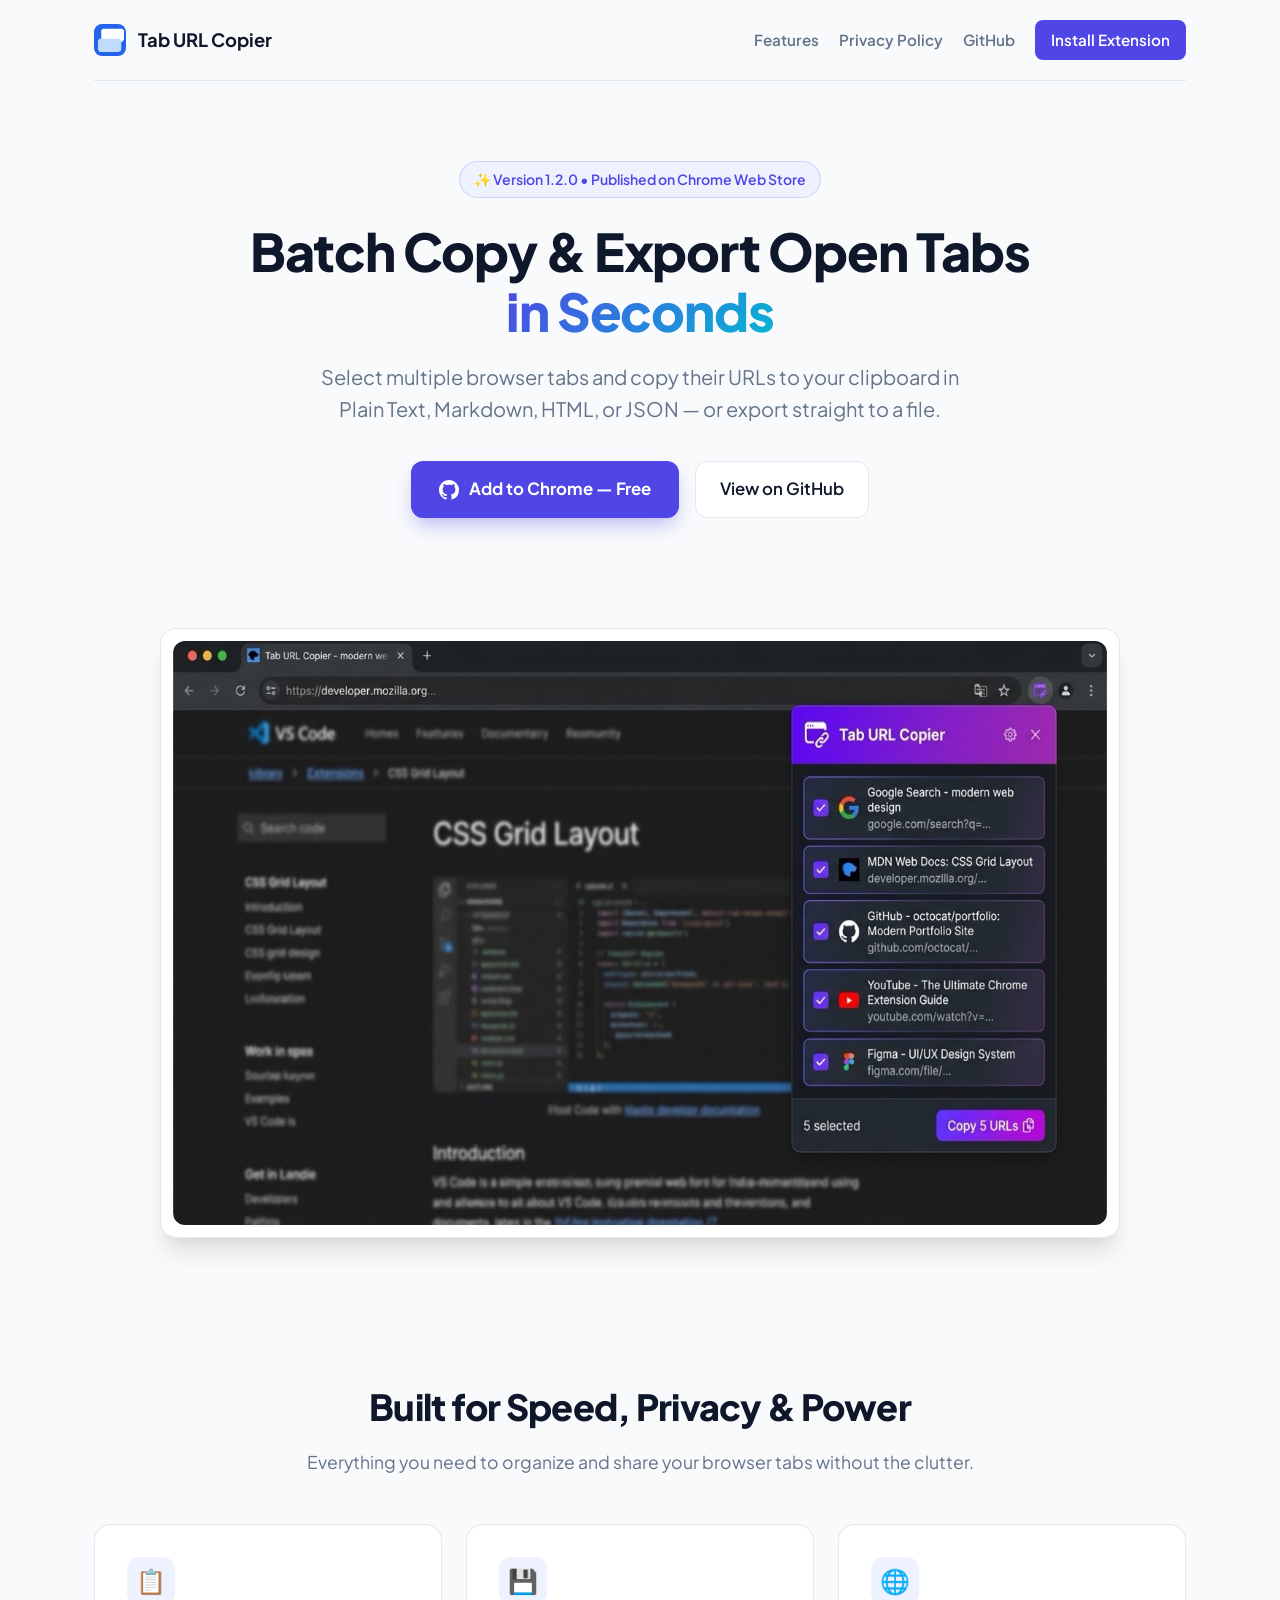
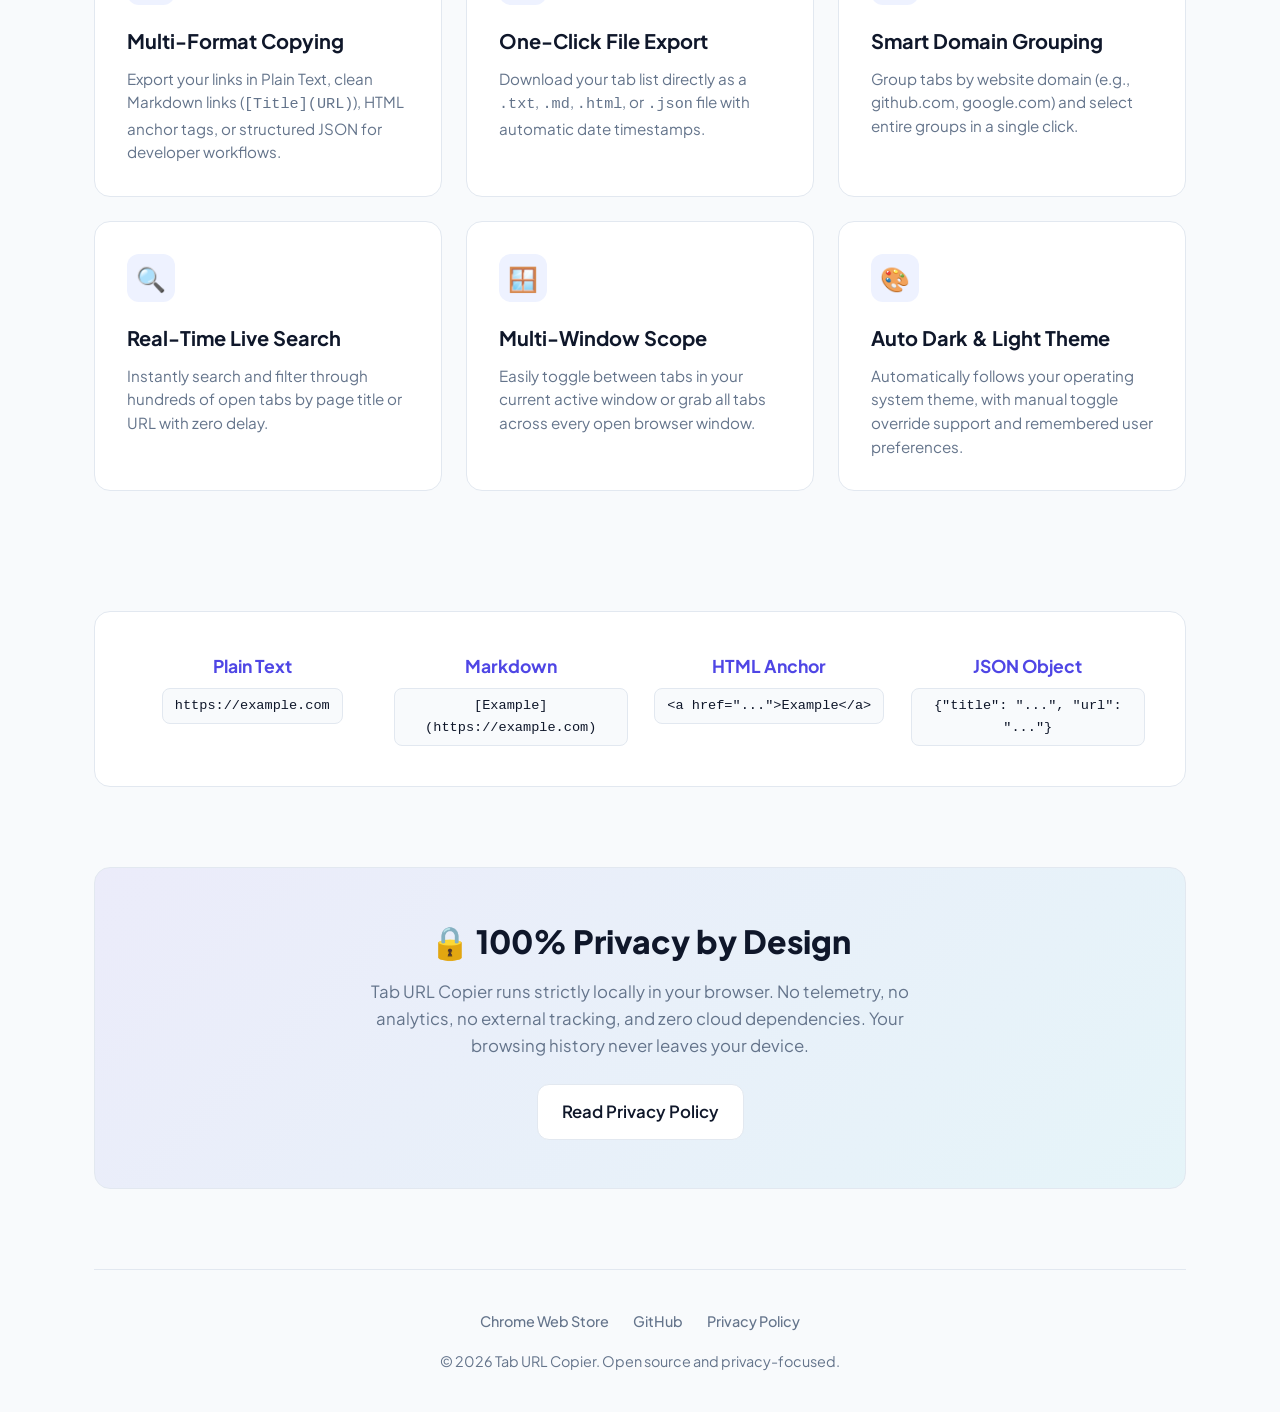
==== public/index.html @ e570a5dd "feat: Add landing page, privacy policy, static assets and wrangler config for Cloudflare" ====
<!DOCTYPE html>
<html lang="en">
<head>
  <meta charset="UTF-8" />
  <meta name="viewport" content="width=device-width, initial-scale=1.0" />
  <title>Tab URL Copier — Copy Multiple Chrome Tab URLs in One Click</title>
  <meta name="description" content="A lightweight, privacy-focused Chrome Extension to batch copy open tab URLs in Plain Text, Markdown, HTML, or JSON format." />
  <meta name="theme-color" content="#4f46e5" />
  <link rel="icon" type="image/png" href="assets/icon48.png" />

  <!-- Google Fonts -->
  <link rel="preconnect" href="https://fonts.googleapis.com" />
  <link rel="preconnect" href="https://fonts.gstatic.com" crossorigin />
  <link href="https://fonts.googleapis.com/css2?family=Plus+Jakarta+Sans:wght@400;500;600;700;800&display=swap" rel="stylesheet" />

  <style>
    :root {
      --primary: #4f46e5;
      --primary-hover: #4338ca;
      --primary-light: #eef2ff;
      --text-main: #0f172a;
      --text-muted: #64748b;
      --bg-page: #f8fafc;
      --bg-card: #ffffff;
      --border-color: #e2e8f0;
      --shadow-sm: 0 1px 2px 0 rgba(0, 0, 0, 0.05);
      --shadow-md: 0 4px 6px -1px rgba(0, 0, 0, 0.1), 0 2px 4px -1px rgba(0, 0, 0, 0.06);
      --shadow-xl: 0 20px 25px -5px rgba(0, 0, 0, 0.1), 0 10px 10px -5px rgba(0, 0, 0, 0.04);
      --radius-lg: 16px;
      --radius-md: 12px;
      --radius-sm: 8px;
    }

    @media (prefers-color-scheme: dark) {
      :root {
        --text-main: #f8fafc;
        --text-muted: #94a3b8;
        --bg-page: #0b0f19;
        --bg-card: #131b2e;
        --border-color: #1e293b;
        --primary-light: rgba(79, 70, 229, 0.15);
      }
    }

    * {
      box-sizing: border-box;
      margin: 0;
      padding: 0;
    }

    body {
      font-family: 'Plus Jakarta Sans', -apple-system, BlinkMacSystemFont, 'Segoe UI', Roboto, sans-serif;
      background-color: var(--bg-page);
      color: var(--text-main);
      line-height: 1.6;
      -webkit-font-smoothing: antialiased;
    }

    a {
      color: var(--primary);
      text-decoration: none;
    }

    .container {
      max-width: 1140px;
      margin: 0 auto;
      padding: 0 24px;
    }

    /* Navbar */
    .navbar {
      display: flex;
      align-items: center;
      justify-content: space-between;
      padding: 20px 0;
      border-bottom: 1px solid var(--border-color);
    }

    .brand {
      display: flex;
      align-items: center;
      gap: 12px;
      font-weight: 700;
      font-size: 1.15rem;
      color: var(--text-main);
    }

    .brand img {
      width: 32px;
      height: 32px;
      border-radius: 8px;
    }

    .nav-links {
      display: flex;
      align-items: center;
      gap: 20px;
    }

    .nav-links a {
      color: var(--text-muted);
      font-weight: 600;
      font-size: 0.95rem;
      transition: color 0.2s;
    }

    .nav-links a:hover {
      color: var(--primary);
    }

    .btn-nav {
      background: var(--primary);
      color: #fff !important;
      padding: 8px 16px;
      border-radius: var(--radius-sm);
      transition: background 0.2s;
    }

    .btn-nav:hover {
      background: var(--primary-hover);
    }

    /* Hero Section */
    .hero {
      padding: 80px 0 60px;
      text-align: center;
    }

    .badge {
      display: inline-flex;
      align-items: center;
      gap: 8px;
      background: var(--primary-light);
      color: var(--primary);
      padding: 6px 14px;
      border-radius: 9999px;
      font-size: 0.875rem;
      font-weight: 600;
      margin-bottom: 24px;
      border: 1px solid rgba(79, 70, 229, 0.2);
    }

    .hero h1 {
      font-size: 3.25rem;
      font-weight: 800;
      line-height: 1.15;
      letter-spacing: -0.02em;
      margin-bottom: 20px;
      max-width: 800px;
      margin-left: auto;
      margin-right: auto;
    }

    .hero h1 span {
      background: linear-gradient(135deg, #4f46e5 0%, #06b6d4 100%);
      -webkit-background-clip: text;
      -webkit-text-fill-color: transparent;
    }

    .hero p {
      font-size: 1.25rem;
      color: var(--text-muted);
      max-width: 640px;
      margin: 0 auto 36px;
    }

    .hero-actions {
      display: flex;
      justify-content: center;
      gap: 16px;
      flex-wrap: wrap;
    }

    .btn-primary {
      display: inline-flex;
      align-items: center;
      gap: 10px;
      background: var(--primary);
      color: #ffffff;
      padding: 14px 28px;
      border-radius: var(--radius-md);
      font-weight: 700;
      font-size: 1.05rem;
      box-shadow: 0 10px 20px -5px rgba(79, 70, 229, 0.4);
      transition: all 0.2s;
    }

    .btn-primary:hover {
      background: var(--primary-hover);
      transform: translateY(-2px);
      box-shadow: 0 14px 25px -5px rgba(79, 70, 229, 0.5);
    }

    .btn-secondary {
      display: inline-flex;
      align-items: center;
      gap: 8px;
      background: var(--bg-card);
      color: var(--text-main);
      border: 1px solid var(--border-color);
      padding: 14px 24px;
      border-radius: var(--radius-md);
      font-weight: 600;
      font-size: 1.05rem;
      transition: all 0.2s;
    }

    .btn-secondary:hover {
      background: var(--primary-light);
      border-color: var(--primary);
      transform: translateY(-2px);
    }

    /* Showcase Preview */
    .showcase {
      margin: 50px auto 80px;
      text-align: center;
    }

    .showcase-card {
      background: var(--bg-card);
      border: 1px solid var(--border-color);
      border-radius: var(--radius-lg);
      box-shadow: var(--shadow-xl);
      overflow: hidden;
      max-width: 960px;
      margin: 0 auto;
      padding: 12px;
    }

    .showcase-card img {
      width: 100%;
      height: auto;
      border-radius: var(--radius-md);
      display: block;
    }

    /* Features Grid */
    .features {
      padding: 60px 0 80px;
    }

    .section-title {
      text-align: center;
      margin-bottom: 48px;
    }

    .section-title h2 {
      font-size: 2.25rem;
      font-weight: 800;
      letter-spacing: -0.02em;
      margin-bottom: 12px;
    }

    .section-title p {
      color: var(--text-muted);
      font-size: 1.1rem;
    }

    .features-grid {
      display: grid;
      grid-template-columns: repeat(auto-fit, minmax(320px, 1fr));
      gap: 24px;
    }

    .feature-card {
      background: var(--bg-card);
      border: 1px solid var(--border-color);
      padding: 32px;
      border-radius: var(--radius-lg);
      transition: all 0.2s;
    }

    .feature-card:hover {
      transform: translateY(-4px);
      box-shadow: var(--shadow-md);
      border-color: rgba(79, 70, 229, 0.4);
    }

    .feature-icon {
      width: 48px;
      height: 48px;
      background: var(--primary-light);
      color: var(--primary);
      display: flex;
      align-items: center;
      justify-content: center;
      border-radius: var(--radius-md);
      font-size: 1.5rem;
      margin-bottom: 20px;
    }

    .feature-card h3 {
      font-size: 1.25rem;
      font-weight: 700;
      margin-bottom: 10px;
    }

    .feature-card p {
      color: var(--text-muted);
      font-size: 0.95rem;
      line-height: 1.55;
    }

    /* Formats Banner */
    .formats-banner {
      background: var(--bg-card);
      border: 1px solid var(--border-color);
      border-radius: var(--radius-lg);
      padding: 40px;
      margin: 40px 0 80px;
      display: grid;
      grid-template-columns: repeat(auto-fit, minmax(220px, 1fr));
      gap: 24px;
      text-align: center;
    }

    .format-item h4 {
      font-size: 1.1rem;
      font-weight: 700;
      color: var(--primary);
      margin-bottom: 8px;
    }

    .format-item code {
      display: inline-block;
      background: var(--bg-page);
      padding: 6px 12px;
      border-radius: var(--radius-sm);
      border: 1px solid var(--border-color);
      font-size: 0.85rem;
      color: var(--text-main);
    }

    /* Privacy Banner */
    .privacy-section {
      background: linear-gradient(135deg, rgba(79, 70, 229, 0.08) 0%, rgba(6, 182, 212, 0.08) 100%);
      border: 1px solid var(--border-color);
      border-radius: var(--radius-lg);
      padding: 48px;
      text-align: center;
      margin-bottom: 80px;
    }

    .privacy-section h2 {
      font-size: 2rem;
      font-weight: 800;
      margin-bottom: 12px;
    }

    .privacy-section p {
      color: var(--text-muted);
      max-width: 600px;
      margin: 0 auto 24px;
      font-size: 1.05rem;
    }

    /* Footer */
    footer {
      border-top: 1px solid var(--border-color);
      padding: 40px 0;
      text-align: center;
      color: var(--text-muted);
      font-size: 0.9rem;
    }

    .footer-links {
      display: flex;
      justify-content: center;
      gap: 24px;
      margin-bottom: 16px;
    }

    .footer-links a {
      color: var(--text-muted);
      font-weight: 500;
    }

    .footer-links a:hover {
      color: var(--primary);
    }
  </style>
</head>
<body>

  <div class="container">
    <nav class="navbar">
      <div class="brand">
        <img src="assets/icon48.png" alt="Tab URL Copier Logo" />
        <span>Tab URL Copier</span>
      </div>
      <div class="nav-links">
        <a href="#features">Features</a>
        <a href="privacy.html">Privacy Policy</a>
        <a href="https://github.com/saadkhan955/tab-url-copier" target="_blank" rel="noopener">GitHub</a>
        <a href="https://chromewebstore.google.com/detail/tab-url-copier/nbnehobinolaclgihaobabohgghfdlmg" target="_blank" rel="noopener" class="btn-nav">Install Extension</a>
      </div>
    </nav>

    <header class="hero">
      <div class="badge">
        ✨ Version 1.2.0 • Published on Chrome Web Store
      </div>
      <h1>Batch Copy & Export Open Tabs <span>in Seconds</span></h1>
      <p>
        Select multiple browser tabs and copy their URLs to your clipboard in Plain Text, Markdown, HTML, or JSON — or export straight to a file.
      </p>
      <div class="hero-actions">
        <a href="https://chromewebstore.google.com/detail/tab-url-copier/nbnehobinolaclgihaobabohgghfdlmg" target="_blank" rel="noopener" class="btn-primary">
          <svg width="20" height="20" viewBox="0 0 24 24" fill="currentColor">
            <path d="M12 0C5.37 0 0 5.37 0 12c0 5.31 3.435 9.795 8.205 11.385.6.105.825-.255.825-.57 0-.285-.015-1.23-.015-2.235-3.015.555-3.795-.735-4.035-1.41-.135-.345-.72-1.41-1.23-1.695-.42-.225-1.02-.78-.015-.795.945-.015 1.62.87 1.845 1.23 1.08 1.815 2.805 1.305 3.495.99.105-.78.42-1.305.765-1.605-2.67-.3-5.46-1.335-5.46-5.925 0-1.305.465-2.385 1.23-3.225-.12-.3-.54-1.53.12-3.18 0 0 1.005-.315 3.3 1.23.96-.27 1.98-.405 3-.405s2.04.135 3 .405c2.295-1.56 3.3-1.23 3.3-1.23.66 1.65.24 2.88.12 3.18.765.84 1.23 1.905 1.23 3.225 0 4.605-2.805 5.625-5.475 5.925.435.375.81 1.095.81 2.22 0 1.605-.015 2.895-.015 3.3 0 .315.225.69.825.57A12.02 12.02 0 0024 12c0-6.63-5.37-12-12-12z" />
          </svg>
          Add to Chrome — Free
        </a>
        <a href="https://github.com/saadkhan955/tab-url-copier" target="_blank" rel="noopener" class="btn-secondary">
          View on GitHub
        </a>
      </div>
    </header>

    <div class="showcase">
      <div class="showcase-card">
        <img src="assets/screenshot_dark.jpg" alt="Tab URL Copier Dark Mode Interface" />
      </div>
    </div>

    <section id="features" class="features">
      <div class="section-title">
        <h2>Built for Speed, Privacy & Power</h2>
        <p>Everything you need to organize and share your browser tabs without the clutter.</p>
      </div>

      <div class="features-grid">
        <div class="feature-card">
          <div class="feature-icon">📋</div>
          <h3>Multi-Format Copying</h3>
          <p>Export your links in Plain Text, clean Markdown links (<code>[Title](URL)</code>), HTML anchor tags, or structured JSON for developer workflows.</p>
        </div>

        <div class="feature-card">
          <div class="feature-icon">💾</div>
          <h3>One-Click File Export</h3>
          <p>Download your tab list directly as a <code>.txt</code>, <code>.md</code>, <code>.html</code>, or <code>.json</code> file with automatic date timestamps.</p>
        </div>

        <div class="feature-card">
          <div class="feature-icon">🌐</div>
          <h3>Smart Domain Grouping</h3>
          <p>Group tabs by website domain (e.g., github.com, google.com) and select entire groups in a single click.</p>
        </div>

        <div class="feature-card">
          <div class="feature-icon">🔍</div>
          <h3>Real-Time Live Search</h3>
          <p>Instantly search and filter through hundreds of open tabs by page title or URL with zero delay.</p>
        </div>

        <div class="feature-card">
          <div class="feature-icon">🪟</div>
          <h3>Multi-Window Scope</h3>
          <p>Easily toggle between tabs in your current active window or grab all tabs across every open browser window.</p>
        </div>

        <div class="feature-card">
          <div class="feature-icon">🎨</div>
          <h3>Auto Dark & Light Theme</h3>
          <p>Automatically follows your operating system theme, with manual toggle override support and remembered user preferences.</p>
        </div>
      </div>
    </section>

    <div class="formats-banner">
      <div class="format-item">
        <h4>Plain Text</h4>
        <code>https://example.com</code>
      </div>
      <div class="format-item">
        <h4>Markdown</h4>
        <code>[Example](https://example.com)</code>
      </div>
      <div class="format-item">
        <h4>HTML Anchor</h4>
        <code>&lt;a href="..."&gt;Example&lt;/a&gt;</code>
      </div>
      <div class="format-item">
        <h4>JSON Object</h4>
        <code>{"title": "...", "url": "..."}</code>
      </div>
    </div>

    <section class="privacy-section">
      <h2>🔒 100% Privacy by Design</h2>
      <p>
        Tab URL Copier runs strictly locally in your browser. No telemetry, no analytics, no external tracking, and zero cloud dependencies. Your browsing history never leaves your device.
      </p>
      <a href="privacy.html" class="btn-secondary">Read Privacy Policy</a>
    </section>

    <footer>
      <div class="footer-links">
        <a href="https://chromewebstore.google.com/detail/tab-url-copier/nbnehobinolaclgihaobabohgghfdlmg" target="_blank" rel="noopener">Chrome Web Store</a>
        <a href="https://github.com/saadkhan955/tab-url-copier" target="_blank" rel="noopener">GitHub</a>
        <a href="privacy.html">Privacy Policy</a>
      </div>
      <p>© 2026 Tab URL Copier. Open source and privacy-focused.</p>
    </footer>
  </div>

</body>
</html>
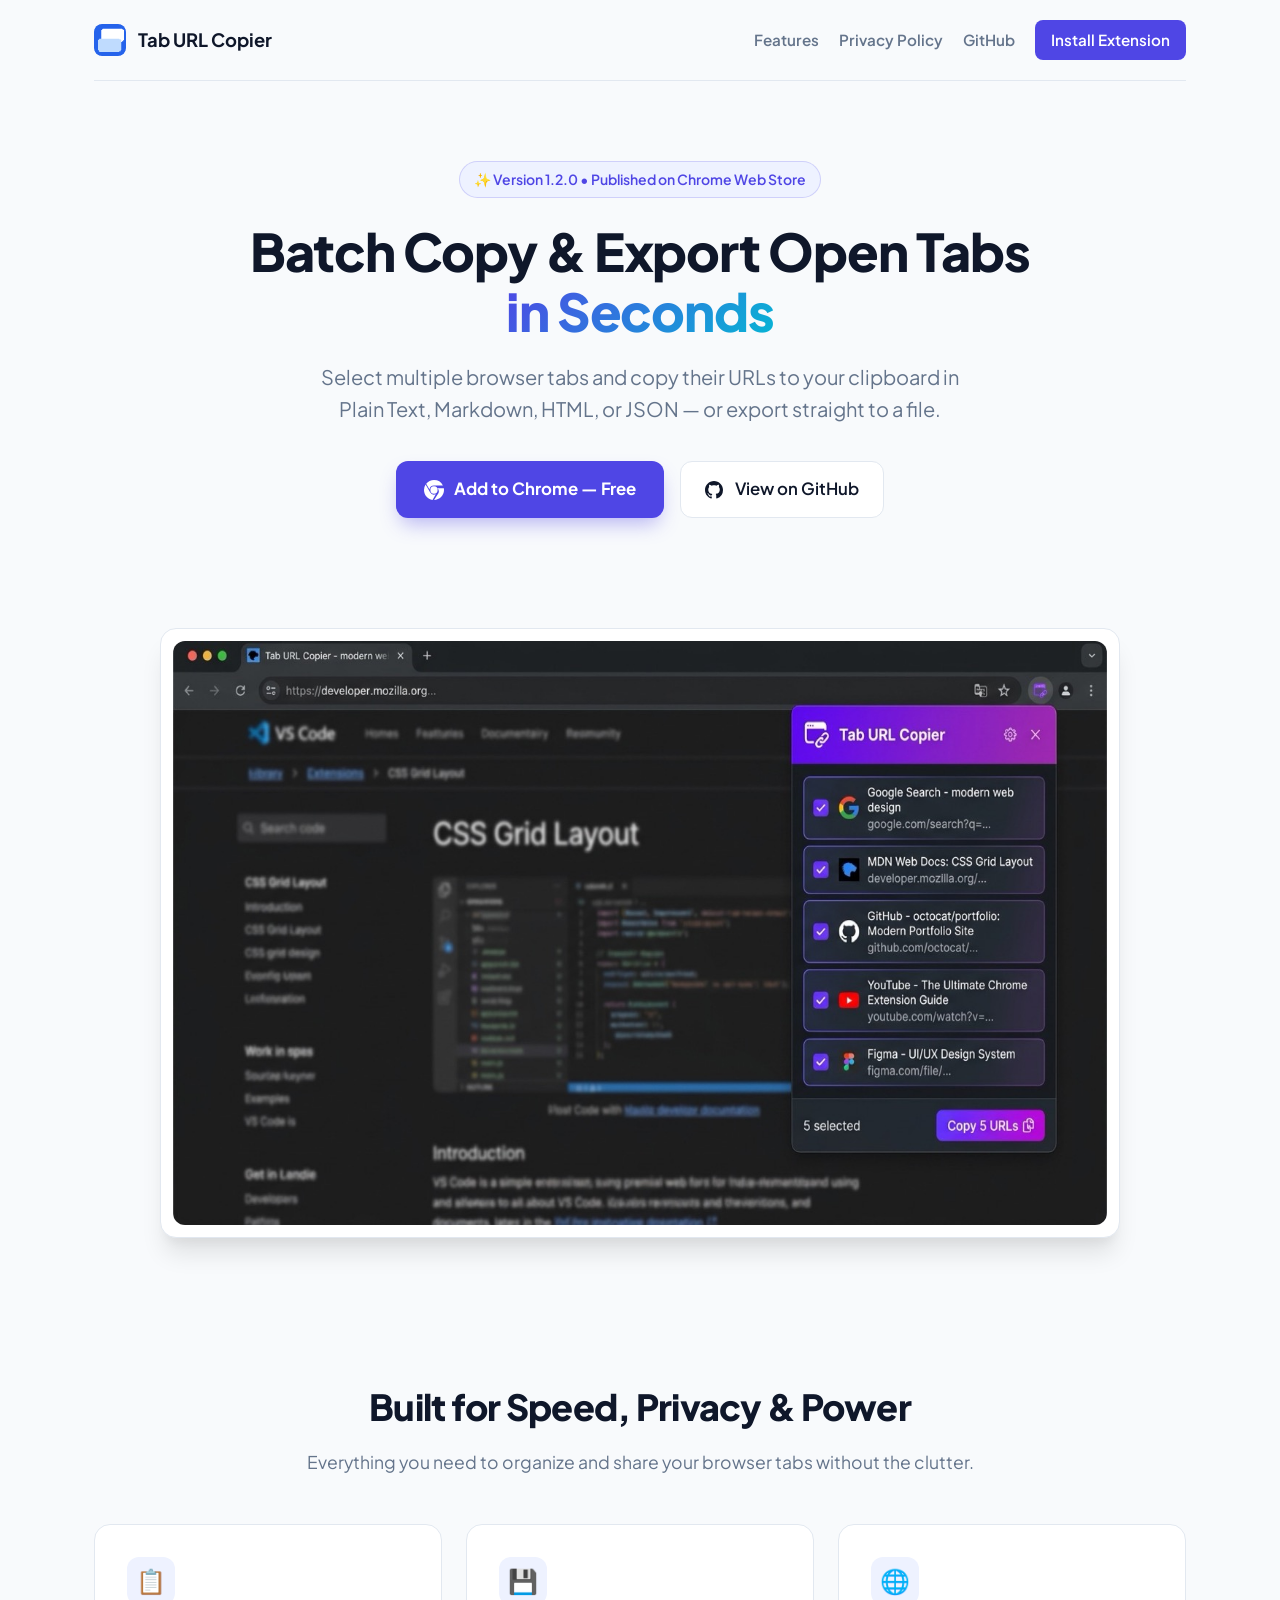
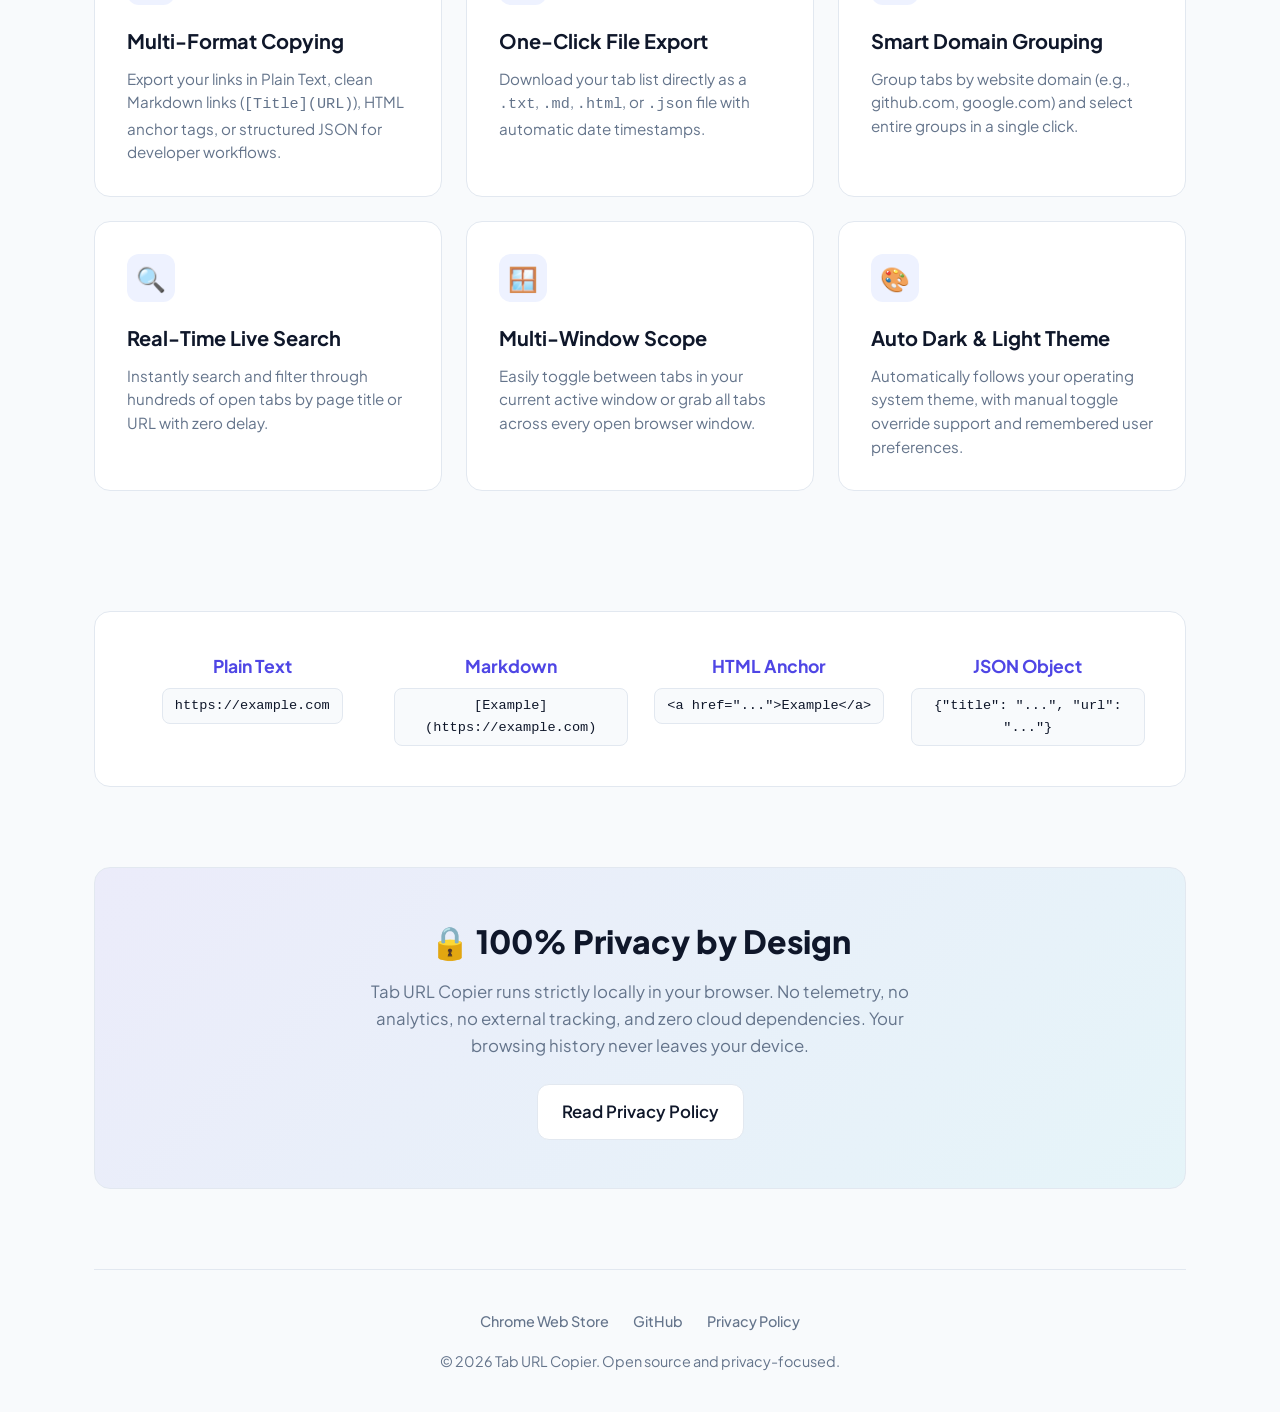
==== commit 46078e0b: "Replace GitHub icon with official Chrome icon on Add to Chrome button" ====
--- a/public/index.html
+++ b/public/index.html
@@ -5,6 +5,22 @@
   <meta name="viewport" content="width=device-width, initial-scale=1.0" />
   <title>Tab URL Copier — Copy Multiple Chrome Tab URLs in One Click</title>
   <meta name="description" content="A lightweight, privacy-focused Chrome Extension to batch copy open tab URLs in Plain Text, Markdown, HTML, or JSON format." />
+  <link rel="canonical" href="https://tuc.khansaad.dev/" />
+
+  <!-- Open Graph / Facebook -->
+  <meta property="og:type" content="website" />
+  <meta property="og:url" content="https://tuc.khansaad.dev/" />
+  <meta property="og:title" content="Tab URL Copier — Copy Multiple Chrome Tab URLs in One Click" />
+  <meta property="og:description" content="A lightweight, privacy-focused Chrome Extension to batch copy open tab URLs in Plain Text, Markdown, HTML, or JSON format." />
+  <meta property="og:image" content="https://tuc.khansaad.dev/assets/marquee_promo_tile.png" />
+
+  <!-- Twitter -->
+  <meta property="twitter:card" content="summary_large_image" />
+  <meta property="twitter:url" content="https://tuc.khansaad.dev/" />
+  <meta property="twitter:title" content="Tab URL Copier — Copy Multiple Chrome Tab URLs in One Click" />
+  <meta property="twitter:description" content="A lightweight, privacy-focused Chrome Extension to batch copy open tab URLs in Plain Text, Markdown, HTML, or JSON format." />
+  <meta property="twitter:image" content="https://tuc.khansaad.dev/assets/marquee_promo_tile.png" />
+
   <meta name="theme-color" content="#4f46e5" />
   <link rel="icon" type="image/png" href="assets/icon48.png" />
 
@@ -408,11 +424,14 @@
       <div class="hero-actions">
         <a href="https://chromewebstore.google.com/detail/tab-url-copier/nbnehobinolaclgihaobabohgghfdlmg" target="_blank" rel="noopener" class="btn-primary">
           <svg width="20" height="20" viewBox="0 0 24 24" fill="currentColor">
-            <path d="M12 0C5.37 0 0 5.37 0 12c0 5.31 3.435 9.795 8.205 11.385.6.105.825-.255.825-.57 0-.285-.015-1.23-.015-2.235-3.015.555-3.795-.735-4.035-1.41-.135-.345-.72-1.41-1.23-1.695-.42-.225-1.02-.78-.015-.795.945-.015 1.62.87 1.845 1.23 1.08 1.815 2.805 1.305 3.495.99.105-.78.42-1.305.765-1.605-2.67-.3-5.46-1.335-5.46-5.925 0-1.305.465-2.385 1.23-3.225-.12-.3-.54-1.53.12-3.18 0 0 1.005-.315 3.3 1.23.96-.27 1.98-.405 3-.405s2.04.135 3 .405c2.295-1.56 3.3-1.23 3.3-1.23.66 1.65.24 2.88.12 3.18.765.84 1.23 1.905 1.23 3.225 0 4.605-2.805 5.625-5.475 5.925.435.375.81 1.095.81 2.22 0 1.605-.015 2.895-.015 3.3 0 .315.225.69.825.57A12.02 12.02 0 0024 12c0-6.63-5.37-12-12-12z" />
+            <path d="M12 0C8.21 0 4.831 1.757 2.632 4.501l3.953 6.848A5.454 5.454 0 0 1 12 6.545h10.691A12 12 0 0 0 12 0zM1.931 5.47A11.943 11.943 0 0 0 0 12c0 6.012 4.42 10.991 10.189 11.864l3.953-6.847a5.45 5.45 0 0 1-6.865-2.29l-5.346-9.257zm13.916 3.984a5.455 5.455 0 0 1 1.608 6.001L12.102 24h.023c6.545 0 11.875-5.33 11.875-11.875 0-.726-.065-1.436-.188-2.125h-7.965zM12 7.636a4.364 4.364 0 1 0 0 8.728 4.364 4.364 0 0 0 0-8.728z" />
           </svg>
           Add to Chrome — Free
         </a>
         <a href="https://github.com/saadkhan955/tab-url-copier" target="_blank" rel="noopener" class="btn-secondary">
+          <svg width="18" height="18" viewBox="0 0 24 24" fill="currentColor" style="vertical-align: -3px; margin-right: 4px;">
+            <path d="M12 0C5.37 0 0 5.37 0 12c0 5.31 3.435 9.795 8.205 11.385.6.105.825-.255.825-.57 0-.285-.015-1.23-.015-2.235-3.015.555-3.795-.735-4.035-1.41-.135-.345-.72-1.41-1.23-1.695-.42-.225-1.02-.78-.015-.795.945-.015 1.62.87 1.845 1.23 1.08 1.815 2.805 1.305 3.495.99.105-.78.42-1.305.765-1.605-2.67-.3-5.46-1.335-5.46-5.925 0-1.305.465-2.385 1.23-3.225-.12-.3-.54-1.53.12-3.18 0 0 1.005-.315 3.3 1.23.96-.27 1.98-.405 3-.405s2.04.135 3 .405c2.295-1.56 3.3-1.23 3.3-1.23.66 1.65.24 2.88.12 3.18.765.84 1.23 1.905 1.23 3.225 0 4.605-2.805 5.625-5.475 5.925.435.375.81 1.095.81 2.22 0 1.605-.015 2.895-.015 3.3 0 .315.225.69.825.57A12.02 12.02 0 0024 12c0-6.63-5.37-12-12-12z" />
+          </svg>
           View on GitHub
         </a>
       </div>
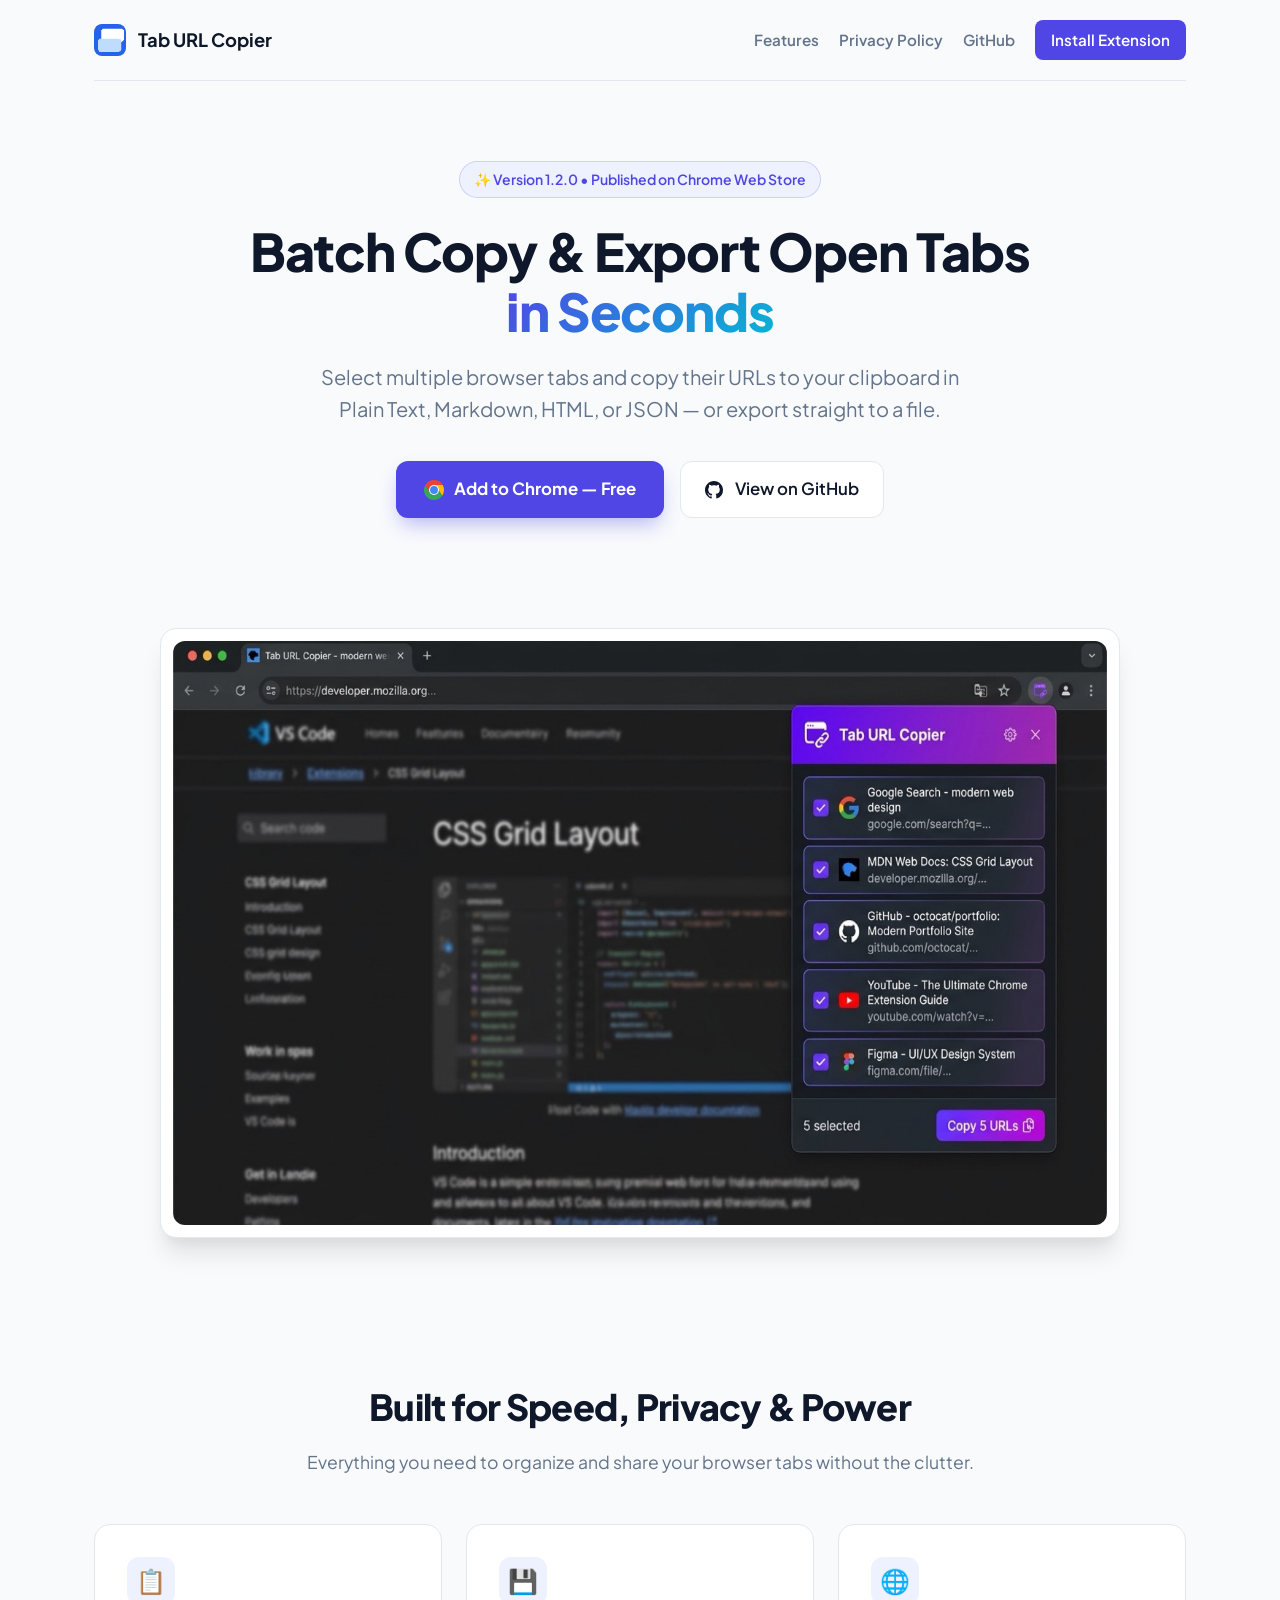
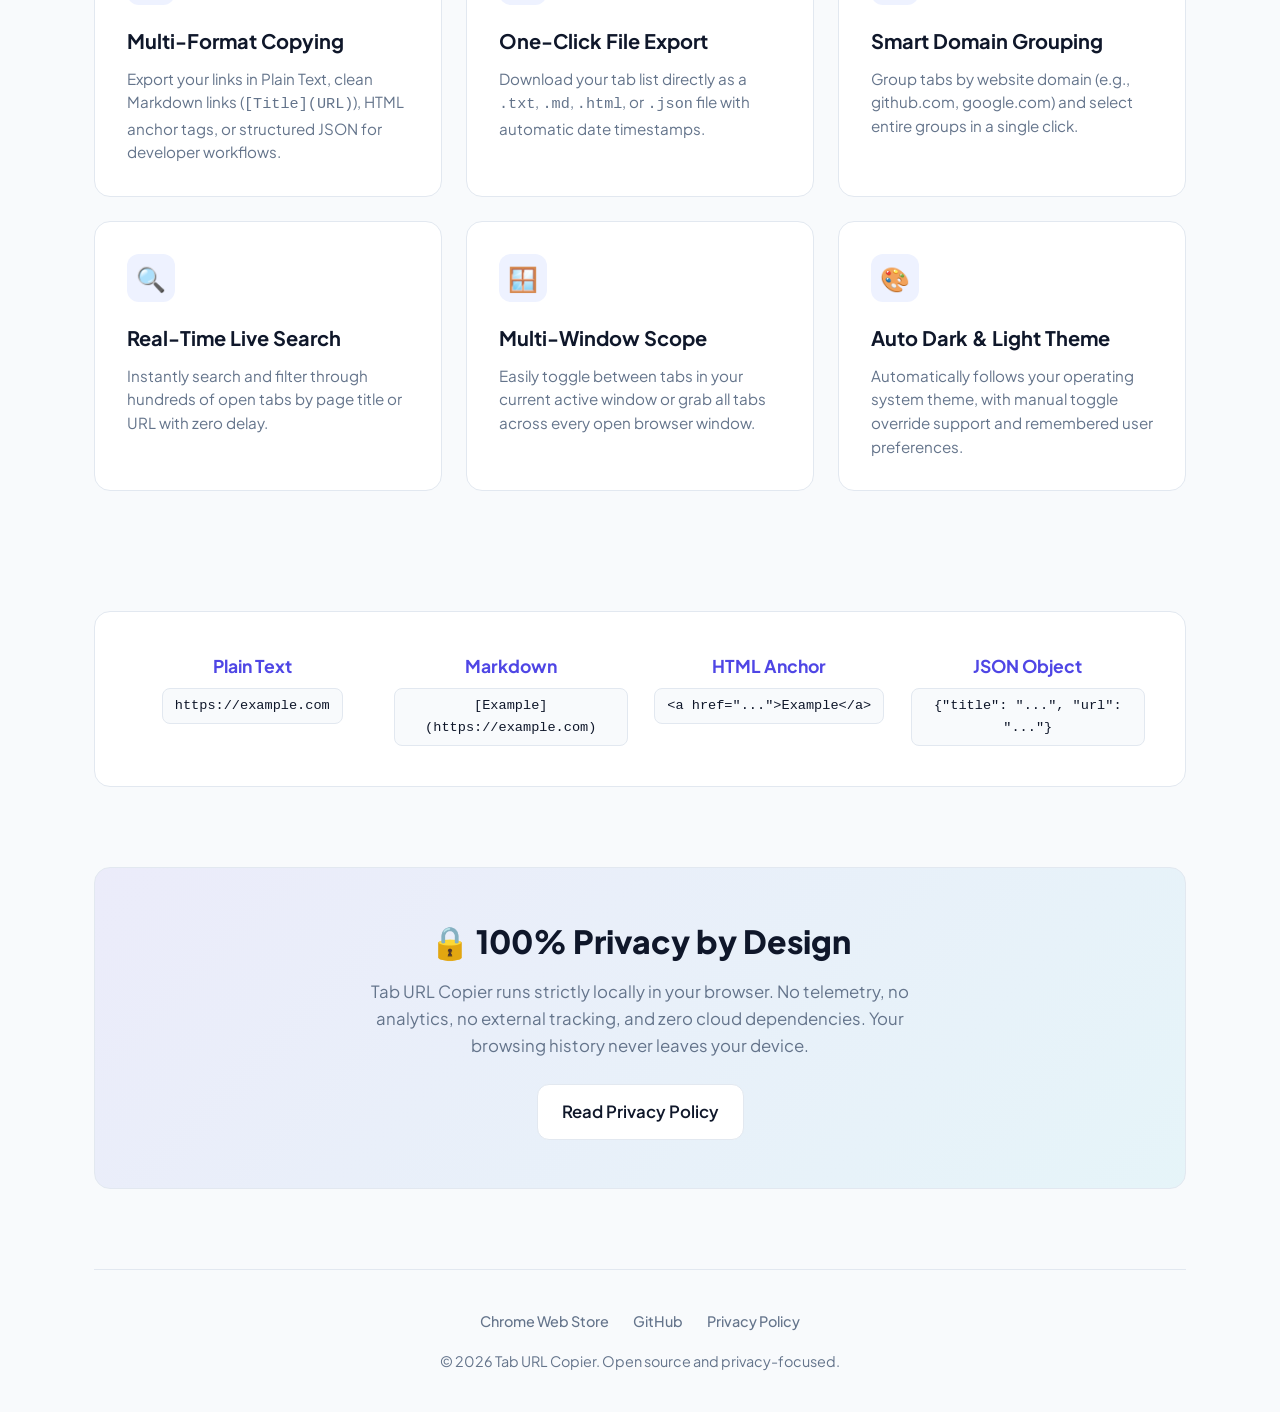
==== commit 5ce3cd91: "Update to authentic official Google Chrome multi-color brand icon" ====
--- a/public/index.html
+++ b/public/index.html
@@ -423,8 +423,12 @@
       </p>
       <div class="hero-actions">
         <a href="https://chromewebstore.google.com/detail/tab-url-copier/nbnehobinolaclgihaobabohgghfdlmg" target="_blank" rel="noopener" class="btn-primary">
-          <svg width="20" height="20" viewBox="0 0 24 24" fill="currentColor">
-            <path d="M12 0C8.21 0 4.831 1.757 2.632 4.501l3.953 6.848A5.454 5.454 0 0 1 12 6.545h10.691A12 12 0 0 0 12 0zM1.931 5.47A11.943 11.943 0 0 0 0 12c0 6.012 4.42 10.991 10.189 11.864l3.953-6.847a5.45 5.45 0 0 1-6.865-2.29l-5.346-9.257zm13.916 3.984a5.455 5.455 0 0 1 1.608 6.001L12.102 24h.023c6.545 0 11.875-5.33 11.875-11.875 0-.726-.065-1.436-.188-2.125h-7.965zM12 7.636a4.364 4.364 0 1 0 0 8.728 4.364 4.364 0 0 0 0-8.728z" />
+          <svg width="20" height="20" viewBox="0 0 24 24" fill="none">
+            <path d="M12 0C7.58 0 3.74 2.39 1.71 5.92l5.17 8.97A6 6 0 0 1 12 6h10.83A12 12 0 0 0 12 0z" fill="#EA4335" />
+            <path d="M1.71 5.92A12 12 0 0 0 12 24c4.12 0 7.73-2.07 9.88-5.24l-5.18-8.96A6 6 0 0 1 6.88 14.89L1.71 5.92z" fill="#34A853" />
+            <path d="M22.83 6H12a6 6 0 0 1 4.7 3.8l5.18 8.96A12 12 0 0 0 24 12c0-2.19-.58-4.23-1.6-6z" fill="#FBBC05" />
+            <circle cx="12" cy="12" r="6" fill="#FFFFFF" />
+            <circle cx="12" cy="12" r="4.75" fill="#4285F4" />
           </svg>
           Add to Chrome — Free
         </a>
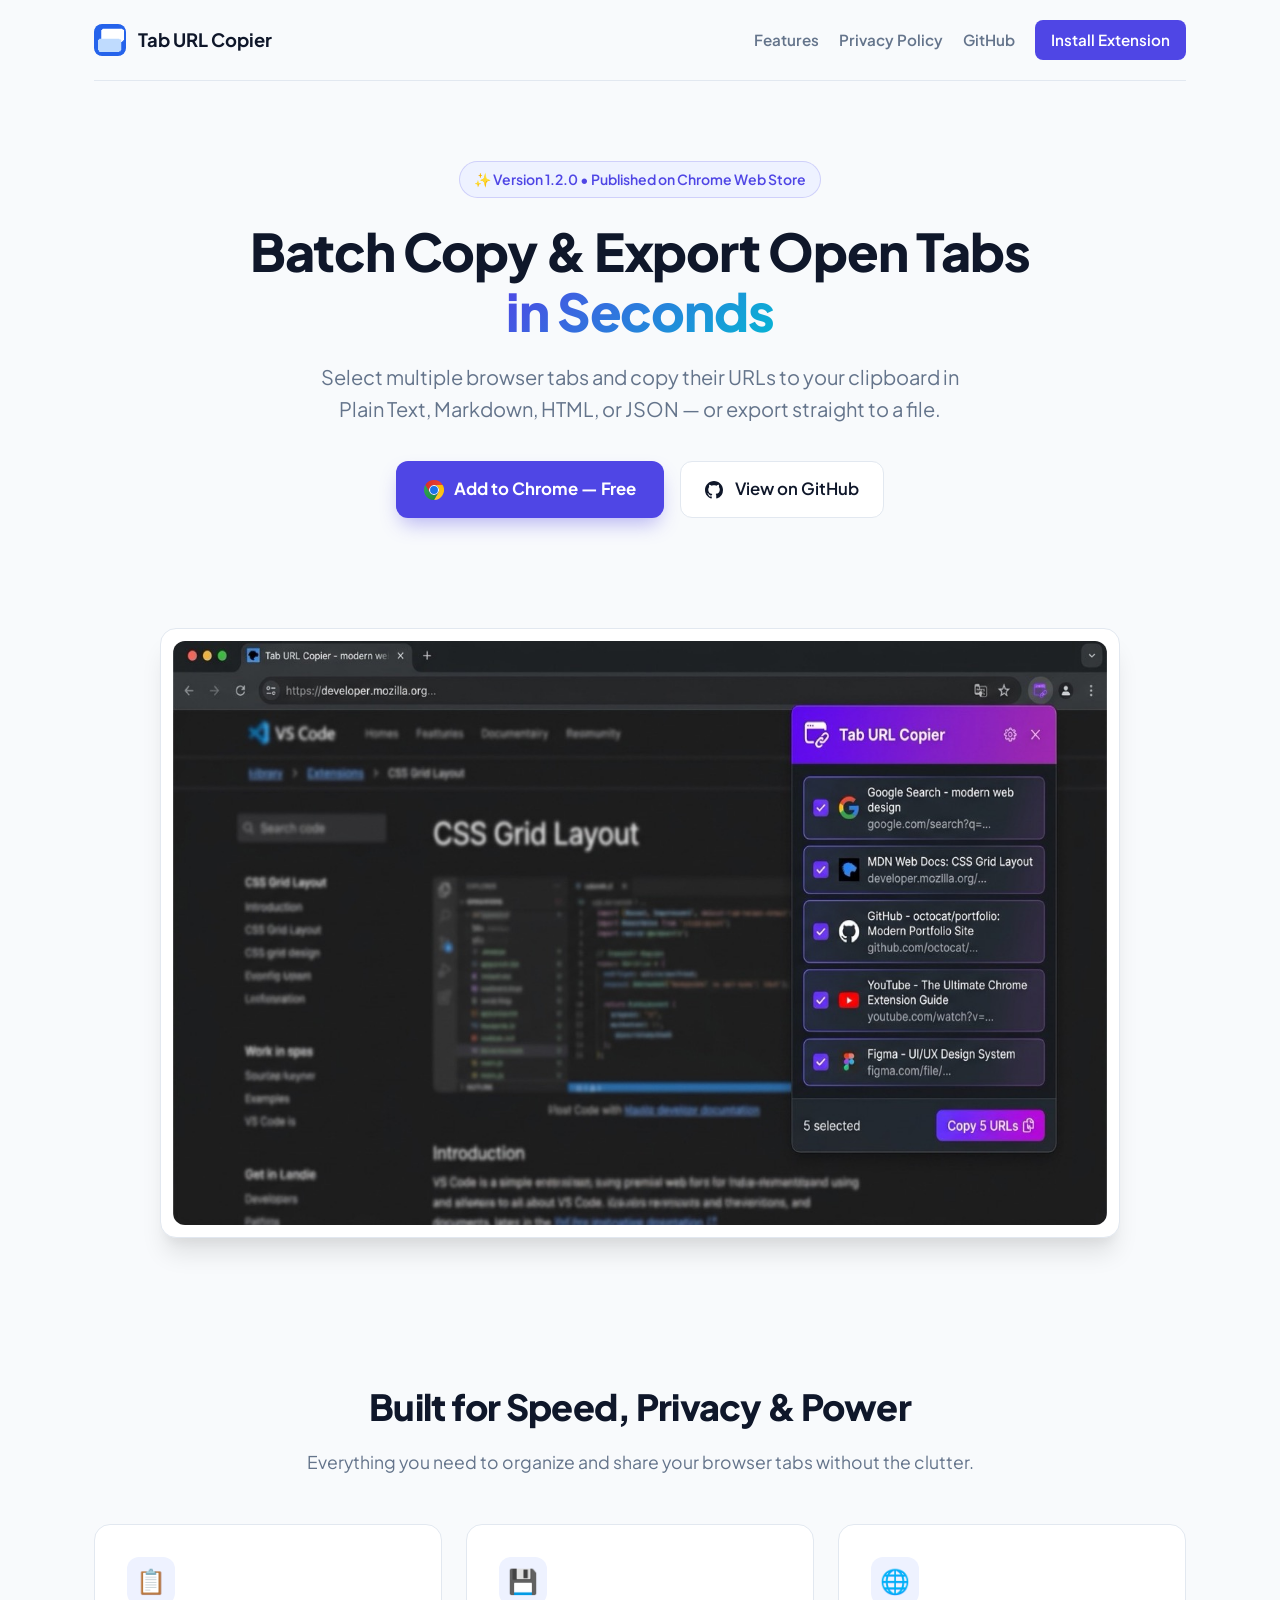
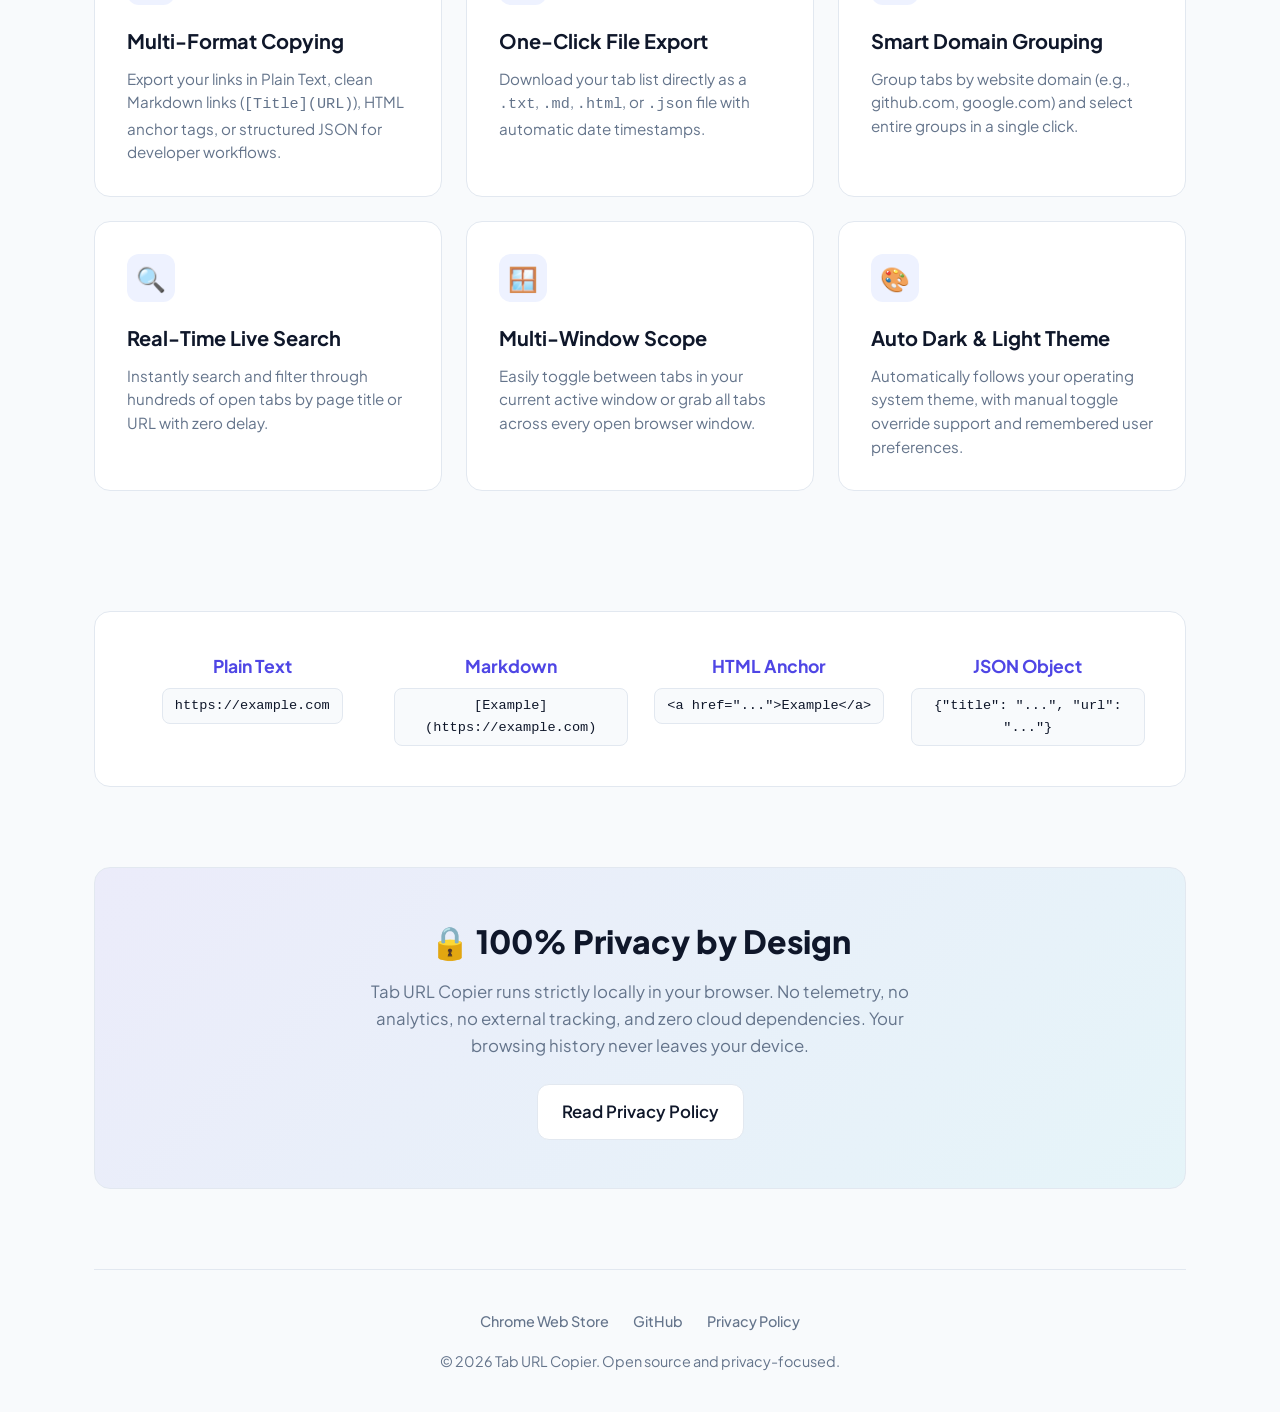
==== commit 26877df7: "Update Add to Chrome button to official February 2022 Chrome vector" ====
--- a/public/index.html
+++ b/public/index.html
@@ -423,12 +423,26 @@
       </p>
       <div class="hero-actions">
         <a href="https://chromewebstore.google.com/detail/tab-url-copier/nbnehobinolaclgihaobabohgghfdlmg" target="_blank" rel="noopener" class="btn-primary">
-          <svg width="20" height="20" viewBox="0 0 24 24" fill="none">
-            <path d="M12 0C7.58 0 3.74 2.39 1.71 5.92l5.17 8.97A6 6 0 0 1 12 6h10.83A12 12 0 0 0 12 0z" fill="#EA4335" />
-            <path d="M1.71 5.92A12 12 0 0 0 12 24c4.12 0 7.73-2.07 9.88-5.24l-5.18-8.96A6 6 0 0 1 6.88 14.89L1.71 5.92z" fill="#34A853" />
-            <path d="M22.83 6H12a6 6 0 0 1 4.7 3.8l5.18 8.96A12 12 0 0 0 24 12c0-2.19-.58-4.23-1.6-6z" fill="#FBBC05" />
-            <circle cx="12" cy="12" r="6" fill="#FFFFFF" />
-            <circle cx="12" cy="12" r="4.75" fill="#4285F4" />
+          <svg width="20" height="20" viewBox="0 0 48 48">
+            <defs>
+              <linearGradient id="chrome-red" x1="3.2173" y1="15" x2="44.7812" y2="15" gradientUnits="userSpaceOnUse">
+                <stop offset="0" stop-color="#d93025" />
+                <stop offset="1" stop-color="#ea4335" />
+              </linearGradient>
+              <linearGradient id="chrome-yellow" x1="20.7219" y1="47.6791" x2="41.5039" y2="11.6837" gradientUnits="userSpaceOnUse">
+                <stop offset="0" stop-color="#fcc934" />
+                <stop offset="1" stop-color="#fbbc04" />
+              </linearGradient>
+              <linearGradient id="chrome-green" x1="26.5981" y1="46.5015" x2="5.8161" y2="10.506" gradientUnits="userSpaceOnUse">
+                <stop offset="0" stop-color="#1e8e3e" />
+                <stop offset="1" stop-color="#34a853" />
+              </linearGradient>
+            </defs>
+            <circle cx="24" cy="23.9947" r="12" fill="#fff" />
+            <path d="M24,12H44.7812a23.9939,23.9939,0,0,0-41.5639.0029L13.6079,30l.0093-.0024A11.9852,11.9852,0,0,1,24,12Z" fill="url(#chrome-red)" />
+            <circle cx="24" cy="24" r="9.5" fill="#1a73e8" />
+            <path d="M34.3913,30.0029,24.0007,48A23.994,23.994,0,0,0,44.78,12.0031H23.9989l-.0025.0093A11.985,11.985,0,0,1,34.3913,30.0029Z" fill="url(#chrome-yellow)" />
+            <path d="M13.6086,30.0031,3.218,12.006A23.994,23.994,0,0,0,24.0025,48L34.3931,30.0029l-.0067-.0068a11.9852,11.9852,0,0,1-20.7778.007Z" fill="url(#chrome-green)" />
           </svg>
           Add to Chrome — Free
         </a>
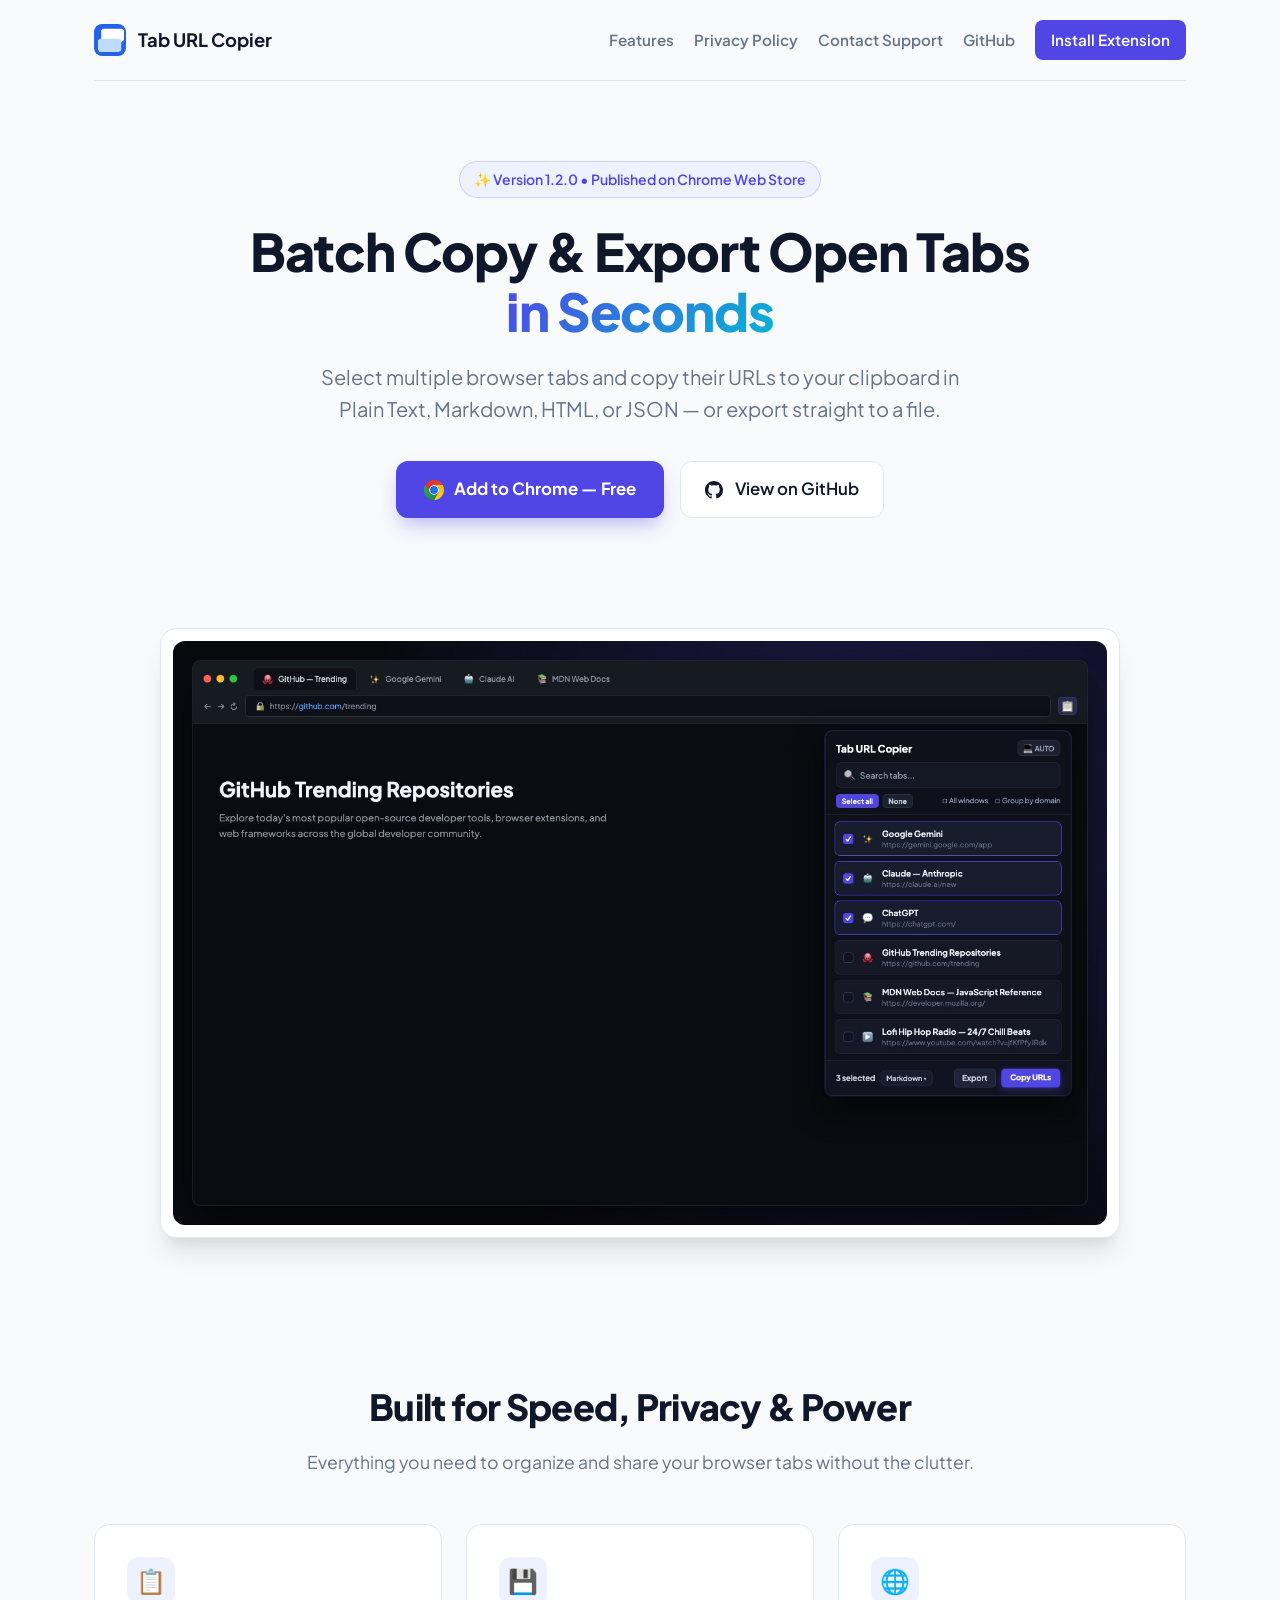
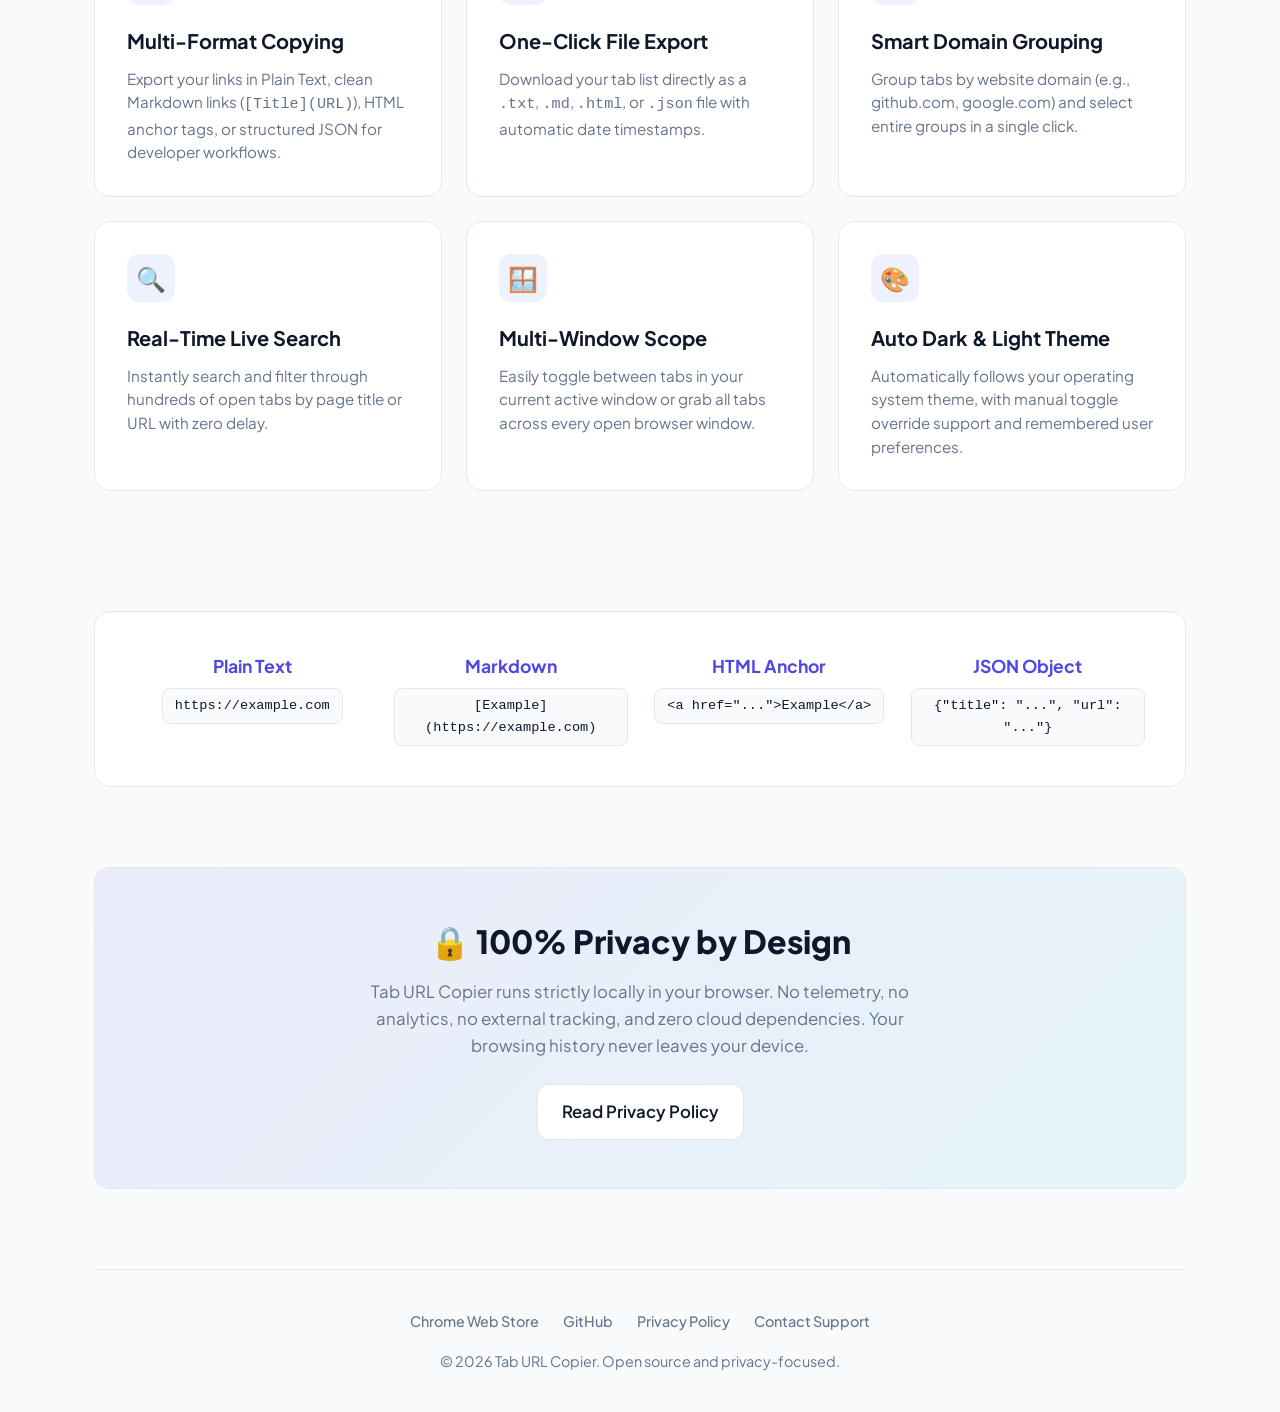
==== commit 12d695e1: "chore(contact): update official support and privacy email to contact@khansaad.dev" ====
--- a/public/index.html
+++ b/public/index.html
@@ -408,6 +408,7 @@
       <div class="nav-links">
         <a href="#features">Features</a>
         <a href="privacy.html">Privacy Policy</a>
+        <a href="mailto:contact@khansaad.dev">Contact Support</a>
         <a href="https://github.com/saadkhan955/tab-url-copier" target="_blank" rel="noopener">GitHub</a>
         <a href="https://chromewebstore.google.com/detail/tab-url-copier/nbnehobinolaclgihaobabohgghfdlmg" target="_blank" rel="noopener" class="btn-nav">Install Extension</a>
       </div>
@@ -538,6 +539,7 @@
         <a href="https://chromewebstore.google.com/detail/tab-url-copier/nbnehobinolaclgihaobabohgghfdlmg" target="_blank" rel="noopener">Chrome Web Store</a>
         <a href="https://github.com/saadkhan955/tab-url-copier" target="_blank" rel="noopener">GitHub</a>
         <a href="privacy.html">Privacy Policy</a>
+        <a href="mailto:contact@khansaad.dev">Contact Support</a>
       </div>
       <p>© 2026 Tab URL Copier. Open source and privacy-focused.</p>
     </footer>
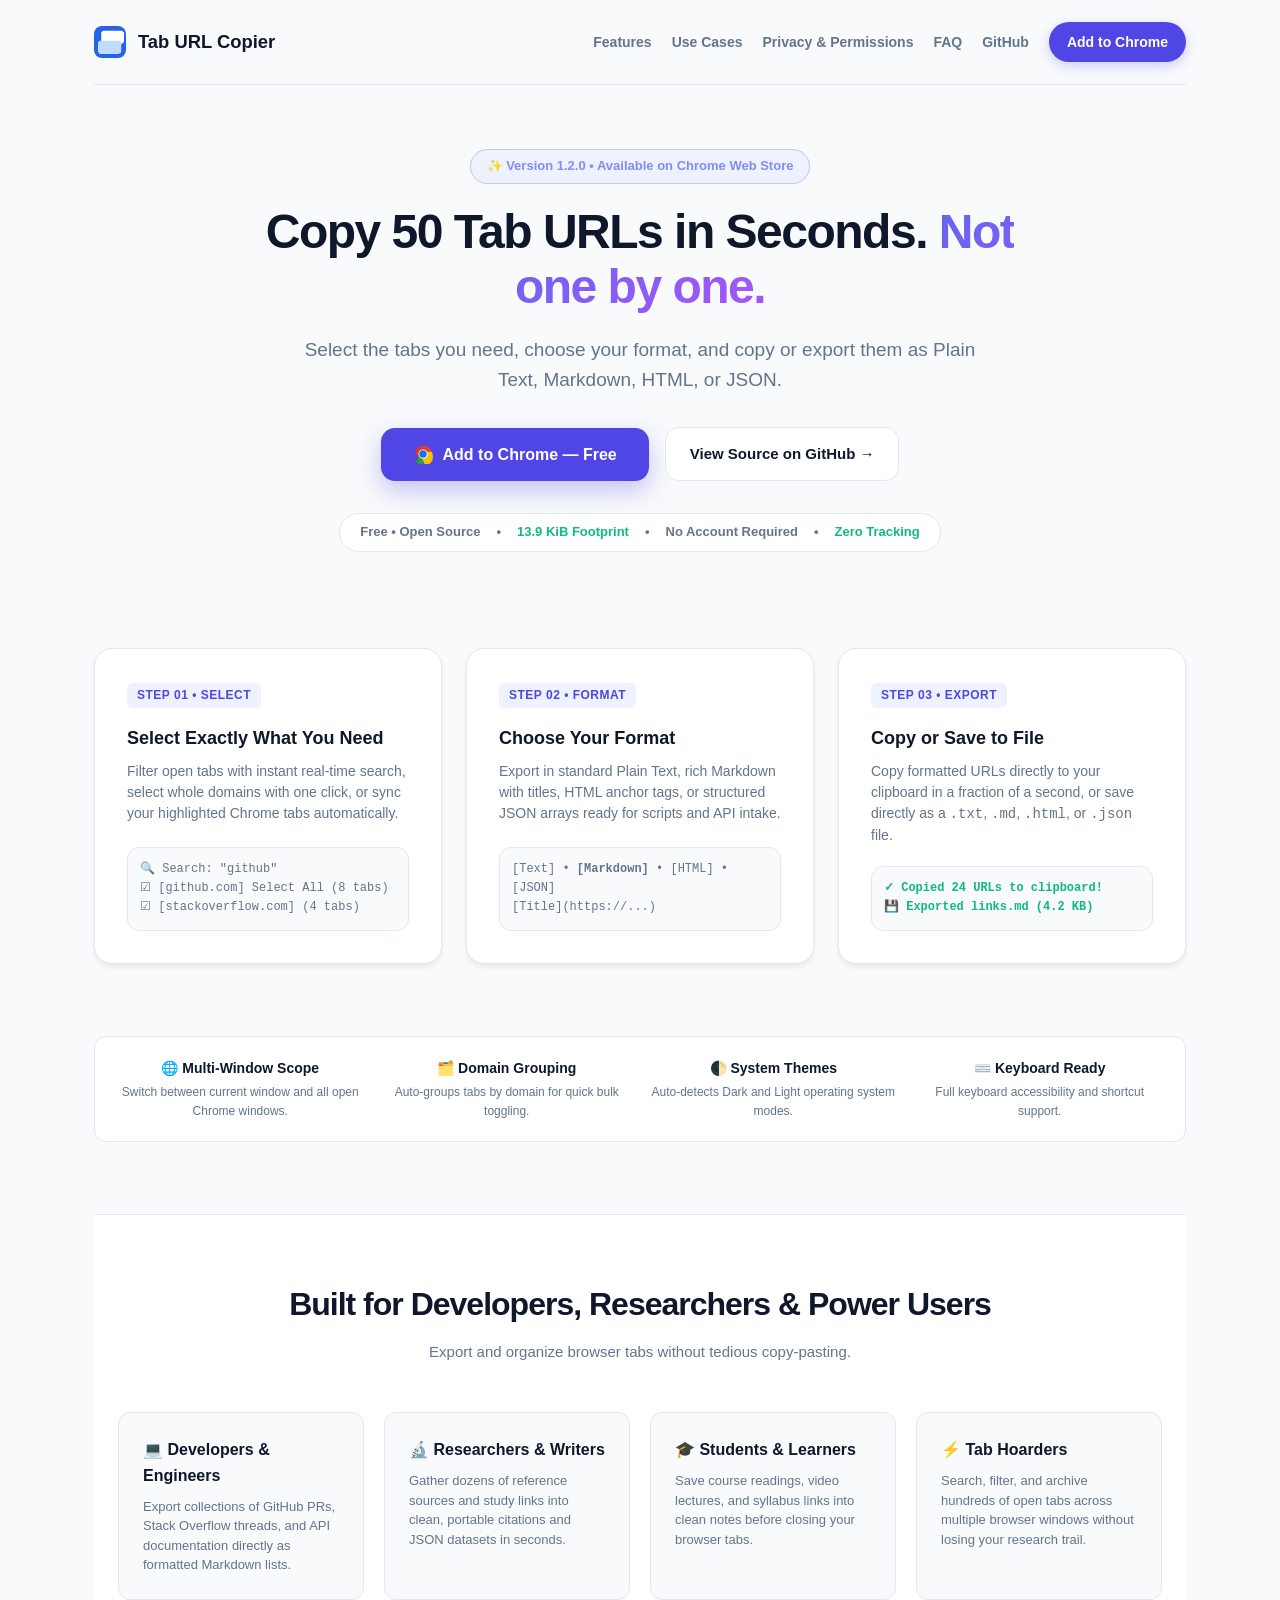
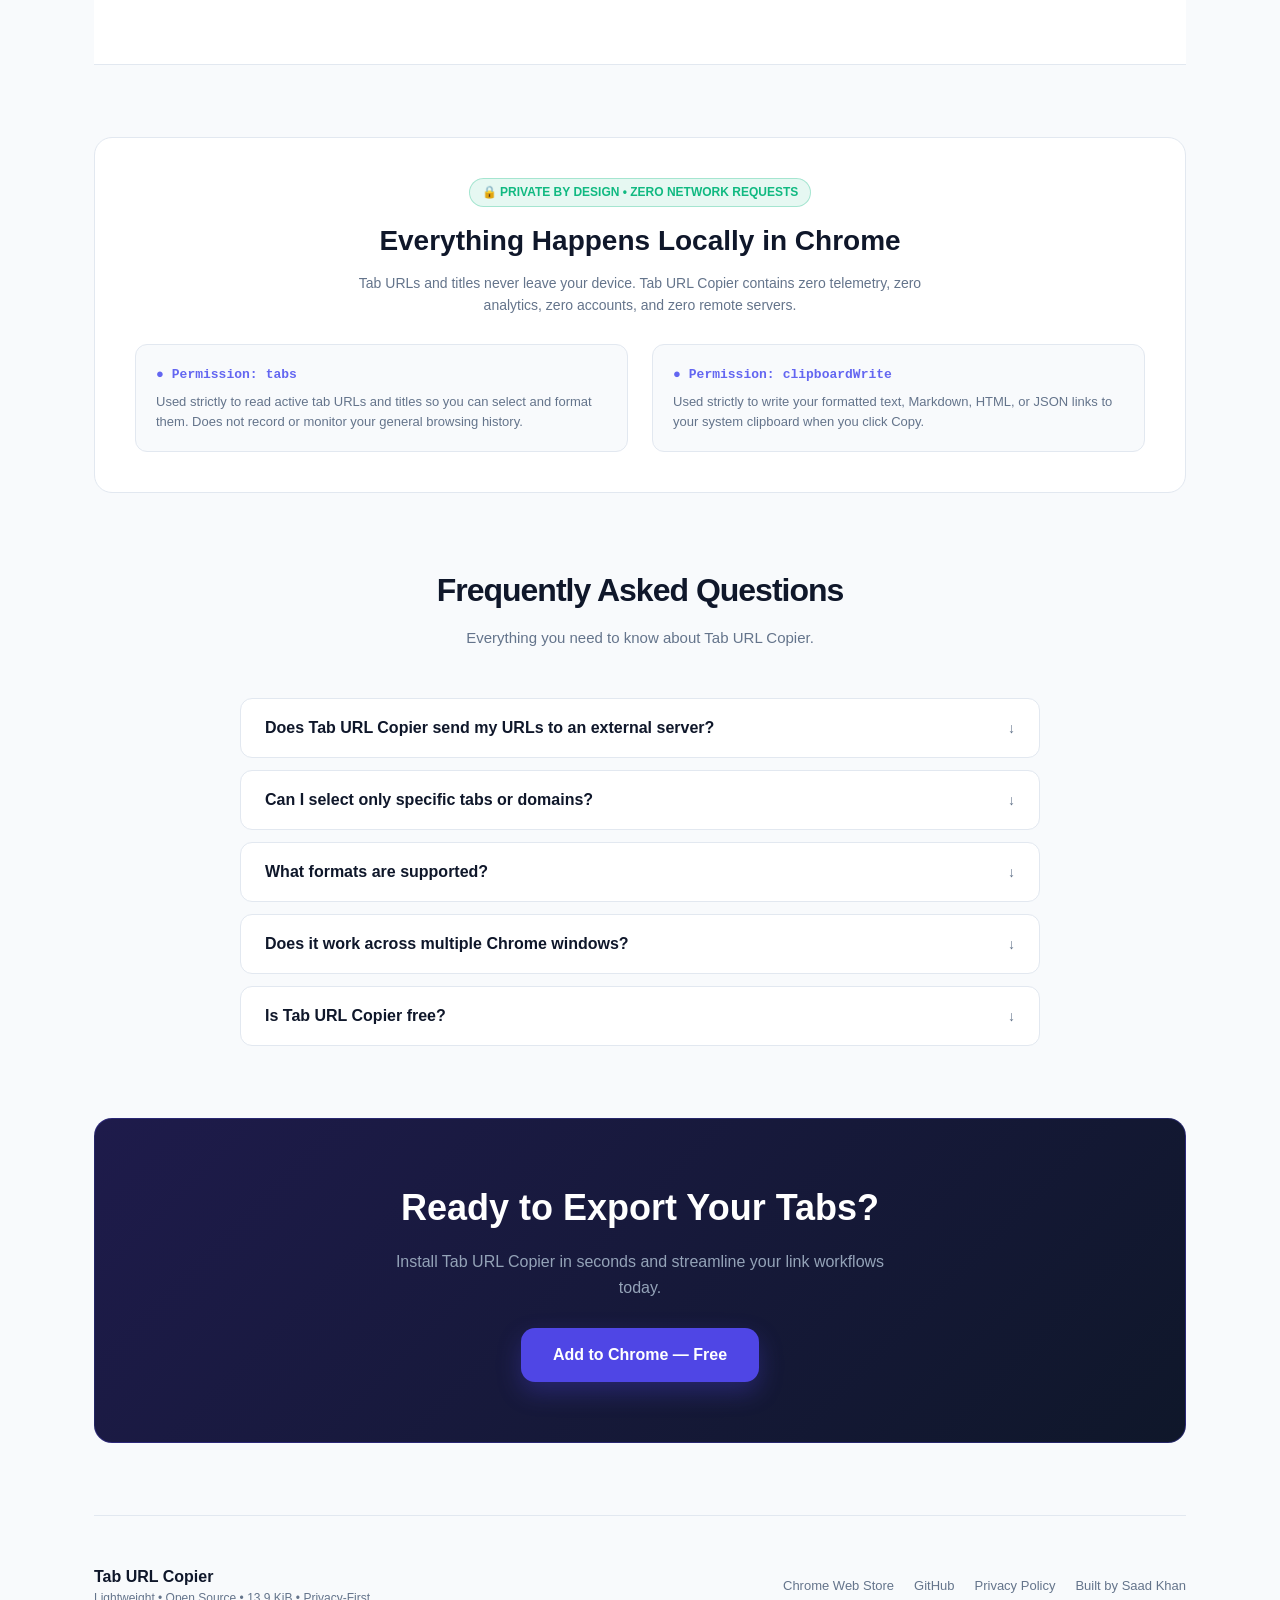
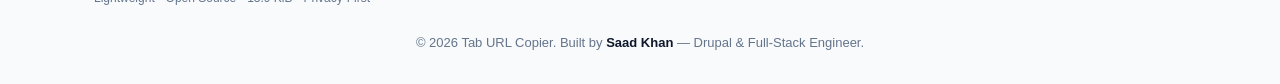
==== commit 92aab1ef: "feat: upgrade Tab URL Copier landing page with problem-focused hero, 13.9KB proof strip, workflow na" ====
--- a/public/index.html
+++ b/public/index.html
@@ -3,32 +3,88 @@
 <head>
   <meta charset="UTF-8" />
   <meta name="viewport" content="width=device-width, initial-scale=1.0" />
-  <title>Tab URL Copier — Copy Multiple Chrome Tab URLs in One Click</title>
-  <meta name="description" content="A lightweight, privacy-focused Chrome Extension to batch copy open tab URLs in Plain Text, Markdown, HTML, or JSON format." />
+  <title>Tab URL Copier — Copy &amp; Export Multiple Chrome Tab URLs</title>
+  <meta name="description" content="Copy, search, group, and export multiple Chrome tab URLs at once. Export as Plain Text, Markdown, HTML, or JSON. Free, open source, 13.9 KiB, and privacy-focused." />
   <link rel="canonical" href="https://tuc.khansaad.dev/" />
 
   <!-- Open Graph / Facebook -->
   <meta property="og:type" content="website" />
   <meta property="og:url" content="https://tuc.khansaad.dev/" />
-  <meta property="og:title" content="Tab URL Copier — Copy Multiple Chrome Tab URLs in One Click" />
-  <meta property="og:description" content="A lightweight, privacy-focused Chrome Extension to batch copy open tab URLs in Plain Text, Markdown, HTML, or JSON format." />
+  <meta property="og:title" content="Tab URL Copier — Copy &amp; Export Multiple Chrome Tab URLs" />
+  <meta property="og:description" content="Copy, search, group, and export multiple Chrome tab URLs at once. Export as Plain Text, Markdown, HTML, or JSON. Free, open source, and privacy-focused." />
   <meta property="og:image" content="https://tuc.khansaad.dev/assets/marquee_promo_tile.png" />
+  <meta property="og:site_name" content="Tab URL Copier" />
 
   <!-- Twitter -->
   <meta property="twitter:card" content="summary_large_image" />
   <meta property="twitter:url" content="https://tuc.khansaad.dev/" />
-  <meta property="twitter:title" content="Tab URL Copier — Copy Multiple Chrome Tab URLs in One Click" />
-  <meta property="twitter:description" content="A lightweight, privacy-focused Chrome Extension to batch copy open tab URLs in Plain Text, Markdown, HTML, or JSON format." />
+  <meta property="twitter:title" content="Tab URL Copier — Copy &amp; Export Multiple Chrome Tab URLs" />
+  <meta property="twitter:description" content="Copy, search, group, and export multiple Chrome tab URLs at once. Export as Plain Text, Markdown, HTML, or JSON. Free, open source, and privacy-focused." />
   <meta property="twitter:image" content="https://tuc.khansaad.dev/assets/marquee_promo_tile.png" />
 
   <meta name="theme-color" content="#4f46e5" />
   <link rel="icon" type="image/png" href="assets/icon48.png" />
 
-  <!-- Google Fonts -->
-  <link rel="preconnect" href="https://fonts.googleapis.com" />
-  <link rel="preconnect" href="https://fonts.gstatic.com" crossorigin />
-  <link href="https://fonts.googleapis.com/css2?family=Plus+Jakarta+Sans:wght@400;500;600;700;800&display=swap" rel="stylesheet" />
-
+  <!-- Structured Data: SoftwareApplication & FAQPage -->
+  <script type="application/ld+json">
+  {
+    "@context": "https://schema.org",
+    "@graph": [
+      {
+        "@type": "SoftwareApplication",
+        "name": "Tab URL Copier",
+        "operatingSystem": "Chrome",
+        "applicationCategory": "BrowserApplication",
+        "softwareVersion": "1.2.0",
+        "fileSize": "13.9KB",
+        "url": "https://tuc.khansaad.dev/",
+        "description": "Copy, search, group, and export multiple Chrome tab URLs in Plain Text, Markdown, HTML, or JSON format.",
+        "offers": {
+          "@type": "Offer",
+          "price": "0",
+          "priceCurrency": "USD"
+        },
+        "author": {
+          "@type": "Person",
+          "name": "Saad Khan",
+          "url": "https://khansaad.dev",
+          "email": "contact@khansaad.dev"
+        }
+      },
+      {
+        "@type": "FAQPage",
+        "mainEntity": [
+          {
+            "@type": "Question",
+            "name": "Does Tab URL Copier send my URLs anywhere?",
+            "acceptedAnswer": {
+              "@type": "Answer",
+              "text": "No. Tab URL Copier operates 100% locally in your browser memory. It contains zero external network requests, zero backend servers, and zero tracking cookies."
+            }
+          },
+          {
+            "@type": "Question",
+            "name": "Can I select only certain tabs or filter by domain?",
+            "acceptedAnswer": {
+              "@type": "Answer",
+              "text": "Yes! You can use the real-time search bar, select or deselect all tabs, or click domain group headers to toggle all tabs matching that website at once."
+            }
+          },
+          {
+            "@type": "Question",
+            "name": "What export formats are supported?",
+            "acceptedAnswer": {
+              "@type": "Answer",
+              "text": "Tab URL Copier supports Plain Text (newline-separated), Markdown links ([Title](URL)), HTML anchors, and structured JSON arrays with direct file export to .txt, .md, .html, or .json."
+            }
+          }
+        ]
+      }
+    ]
+  }
+  </script>
+
+  <!-- High-Performance Zero-Tracking Native System Font Stack -->
   <style>
     :root {
       --primary: #4f46e5;
@@ -38,22 +94,25 @@
       --text-muted: #64748b;
       --bg-page: #f8fafc;
       --bg-card: #ffffff;
+      --bg-card-hover: #ffffff;
       --border-color: #e2e8f0;
+      --border-highlight: rgba(79, 70, 229, 0.25);
       --shadow-sm: 0 1px 2px 0 rgba(0, 0, 0, 0.05);
-      --shadow-md: 0 4px 6px -1px rgba(0, 0, 0, 0.1), 0 2px 4px -1px rgba(0, 0, 0, 0.06);
-      --shadow-xl: 0 20px 25px -5px rgba(0, 0, 0, 0.1), 0 10px 10px -5px rgba(0, 0, 0, 0.04);
-      --radius-lg: 16px;
+      --shadow-md: 0 4px 6px -1px rgba(0, 0, 0, 0.08);
+      --shadow-xl: 0 20px 25px -5px rgba(0, 0, 0, 0.08);
+      --radius-lg: 18px;
       --radius-md: 12px;
-      --radius-sm: 8px;
     }
 
     @media (prefers-color-scheme: dark) {
       :root {
         --text-main: #f8fafc;
         --text-muted: #94a3b8;
-        --bg-page: #0b0f19;
-        --bg-card: #131b2e;
+        --bg-page: #080c16;
+        --bg-card: #0f172a;
+        --bg-card-hover: #141f36;
         --border-color: #1e293b;
+        --border-highlight: rgba(79, 70, 229, 0.3);
         --primary-light: rgba(79, 70, 229, 0.15);
       }
     }
@@ -65,7 +124,7 @@
     }
 
     body {
-      font-family: 'Plus Jakarta Sans', -apple-system, BlinkMacSystemFont, 'Segoe UI', Roboto, sans-serif;
+      font-family: -apple-system, BlinkMacSystemFont, "Segoe UI", Roboto, Helvetica, Arial, sans-serif, "Apple Color Emoji", "Segoe UI Emoji";
       background-color: var(--bg-page);
       color: var(--text-main);
       line-height: 1.6;
@@ -75,6 +134,7 @@
     a {
       color: var(--primary);
       text-decoration: none;
+      transition: all 0.2s ease;
     }
 
     .container {
@@ -88,7 +148,7 @@
       display: flex;
       align-items: center;
       justify-content: space-between;
-      padding: 20px 0;
+      padding: 22px 0;
       border-bottom: 1px solid var(--border-color);
     }
 
@@ -96,9 +156,10 @@
       display: flex;
       align-items: center;
       gap: 12px;
-      font-weight: 700;
+      font-weight: 800;
       font-size: 1.15rem;
       color: var(--text-main);
+      text-decoration: none;
     }
 
     .brand img {
@@ -115,76 +176,81 @@
 
     .nav-links a {
       color: var(--text-muted);
+      font-size: 14px;
       font-weight: 600;
-      font-size: 0.95rem;
-      transition: color 0.2s;
     }
 
     .nav-links a:hover {
-      color: var(--primary);
+      color: var(--text-main);
     }
 
     .btn-nav {
       background: var(--primary);
       color: #fff !important;
-      padding: 8px 16px;
-      border-radius: var(--radius-sm);
-      transition: background 0.2s;
+      padding: 9px 18px;
+      border-radius: 9999px;
+      font-size: 13px;
+      font-weight: 700;
+      box-shadow: 0 4px 12px rgba(79, 70, 229, 0.25);
     }
 
     .btn-nav:hover {
       background: var(--primary-hover);
-    }
-
-    /* Hero Section */
+      transform: translateY(-1px);
+    }
+
+    /* Hero */
     .hero {
-      padding: 80px 0 60px;
+      padding: 64px 0 48px;
       text-align: center;
     }
 
     .badge {
       display: inline-flex;
       align-items: center;
-      gap: 8px;
+      gap: 6px;
+      padding: 6px 16px;
       background: var(--primary-light);
-      color: var(--primary);
-      padding: 6px 14px;
+      border: 1px solid var(--border-highlight);
       border-radius: 9999px;
-      font-size: 0.875rem;
-      font-weight: 600;
-      margin-bottom: 24px;
-      border: 1px solid rgba(79, 70, 229, 0.2);
+      color: #818cf8;
+      font-size: 13px;
+      font-weight: 700;
+      margin-bottom: 20px;
     }
 
     .hero h1 {
-      font-size: 3.25rem;
+      font-size: 48px;
       font-weight: 800;
+      letter-spacing: -1.5px;
       line-height: 1.15;
-      letter-spacing: -0.02em;
       margin-bottom: 20px;
-      max-width: 800px;
+      max-width: 820px;
       margin-left: auto;
       margin-right: auto;
     }
 
     .hero h1 span {
-      background: linear-gradient(135deg, #4f46e5 0%, #06b6d4 100%);
+      background: linear-gradient(135deg, #6366f1 0%, #a855f7 100%);
       -webkit-background-clip: text;
       -webkit-text-fill-color: transparent;
     }
 
-    .hero p {
-      font-size: 1.25rem;
-      color: var(--text-muted);
-      max-width: 640px;
-      margin: 0 auto 36px;
+    .hero-lead {
+      font-size: 19px;
+      color: var(--text-muted);
+      max-width: 680px;
+      margin: 0 auto 32px;
+      line-height: 1.6;
     }
 
     .hero-actions {
       display: flex;
+      align-items: center;
       justify-content: center;
       gap: 16px;
       flex-wrap: wrap;
+      margin-bottom: 24px;
     }
 
     .btn-primary {
@@ -192,19 +258,20 @@
       align-items: center;
       gap: 10px;
       background: var(--primary);
-      color: #ffffff;
-      padding: 14px 28px;
-      border-radius: var(--radius-md);
+      color: #fff;
+      padding: 14px 32px;
+      border-radius: 14px;
+      font-size: 16px;
       font-weight: 700;
-      font-size: 1.05rem;
-      box-shadow: 0 10px 20px -5px rgba(79, 70, 229, 0.4);
-      transition: all 0.2s;
+      box-shadow: 0 10px 25px rgba(79, 70, 229, 0.3);
+      transition: all 0.2s ease;
     }
 
     .btn-primary:hover {
       background: var(--primary-hover);
       transform: translateY(-2px);
-      box-shadow: 0 14px 25px -5px rgba(79, 70, 229, 0.5);
+      box-shadow: 0 14px 30px rgba(79, 70, 229, 0.4);
+      color: #fff;
     }
 
     .btn-secondary {
@@ -213,337 +280,660 @@
       gap: 8px;
       background: var(--bg-card);
       color: var(--text-main);
+      padding: 14px 24px;
+      border-radius: 14px;
+      font-size: 15px;
+      font-weight: 600;
       border: 1px solid var(--border-color);
-      padding: 14px 24px;
-      border-radius: var(--radius-md);
+      transition: all 0.2s ease;
+    }
+
+    .btn-secondary:hover {
+      border-color: var(--text-muted);
+      background: var(--bg-card-hover);
+      color: var(--text-main);
+    }
+
+    /* Proof / Trust Strip */
+    .trust-strip {
+      display: inline-flex;
+      align-items: center;
+      gap: 16px;
+      padding: 8px 20px;
+      background: var(--bg-card);
+      border: 1px solid var(--border-color);
+      border-radius: 9999px;
+      font-size: 13px;
       font-weight: 600;
-      font-size: 1.05rem;
-      transition: all 0.2s;
-    }
-
-    .btn-secondary:hover {
-      background: var(--primary-light);
-      border-color: var(--primary);
-      transform: translateY(-2px);
-    }
-
-    /* Showcase Preview */
-    .showcase {
-      margin: 50px auto 80px;
-      text-align: center;
-    }
-
-    .showcase-card {
+      color: var(--text-muted);
+      flex-wrap: wrap;
+      justify-content: center;
+      margin-top: 8px;
+    }
+
+    .trust-strip span.highlight {
+      color: #10b981;
+      font-weight: 700;
+    }
+
+    /* Workflow Showcase Grid */
+    .workflow-section {
+      margin: 48px 0 72px;
+    }
+
+    .workflow-grid {
+      display: grid;
+      grid-template-columns: repeat(3, 1fr);
+      gap: 24px;
+    }
+
+    .workflow-card {
       background: var(--bg-card);
       border: 1px solid var(--border-color);
       border-radius: var(--radius-lg);
-      box-shadow: var(--shadow-xl);
-      overflow: hidden;
-      max-width: 960px;
-      margin: 0 auto;
+      padding: 32px;
+      display: flex;
+      flex-direction: column;
+      justify-content: space-between;
+      box-shadow: var(--shadow-md);
+      transition: all 0.2s ease;
+    }
+
+    .workflow-card:hover {
+      border-color: var(--border-highlight);
+      transform: translateY(-2px);
+    }
+
+    .step-badge {
+      display: inline-block;
+      font-size: 12px;
+      font-weight: 800;
+      color: var(--primary);
+      background: var(--primary-light);
+      padding: 3px 10px;
+      border-radius: 6px;
+      margin-bottom: 16px;
+      text-transform: uppercase;
+      letter-spacing: 0.5px;
+    }
+
+    .workflow-card h3 {
+      font-size: 18px;
+      font-weight: 800;
+      margin-bottom: 8px;
+    }
+
+    .workflow-card p {
+      font-size: 14px;
+      color: var(--text-muted);
+      line-height: 1.5;
+    }
+
+    .workflow-demo-box {
+      margin-top: 20px;
+      background: var(--bg-page);
+      border: 1px solid var(--border-color);
+      border-radius: var(--radius-md);
       padding: 12px;
-    }
-
-    .showcase-card img {
-      width: 100%;
-      height: auto;
+      font-size: 12px;
+      font-family: ui-monospace, SFMono-Regular, Menlo, Monaco, Consolas, monospace;
+      color: var(--text-muted);
+    }
+
+    /* Secondary Capabilities Banner */
+    .capabilities-banner {
+      display: grid;
+      grid-template-columns: repeat(4, 1fr);
+      gap: 16px;
+      background: var(--bg-card);
+      border: 1px solid var(--border-color);
       border-radius: var(--radius-md);
-      display: block;
-    }
-
-    /* Features Grid */
-    .features {
-      padding: 60px 0 80px;
-    }
-
-    .section-title {
+      padding: 20px;
+      margin-bottom: 72px;
+      text-align: center;
+    }
+
+    .capability-item h4 {
+      font-size: 14px;
+      font-weight: 700;
+      color: var(--text-main);
+      margin-bottom: 4px;
+    }
+
+    .capability-item p {
+      font-size: 12px;
+      color: var(--text-muted);
+    }
+
+    /* Use Cases */
+    .use-cases-section {
+      padding: 64px 0;
+      background: var(--bg-card);
+      border-top: 1px solid var(--border-color);
+      border-bottom: 1px solid var(--border-color);
+      margin-bottom: 72px;
+    }
+
+    .section-header {
       text-align: center;
       margin-bottom: 48px;
     }
 
-    .section-title h2 {
-      font-size: 2.25rem;
+    .section-header h2 {
+      font-size: 32px;
       font-weight: 800;
-      letter-spacing: -0.02em;
-      margin-bottom: 12px;
-    }
-
-    .section-title p {
-      color: var(--text-muted);
-      font-size: 1.1rem;
-    }
-
-    .features-grid {
+      letter-spacing: -1px;
+      margin-bottom: 10px;
+    }
+
+    .section-header p {
+      color: var(--text-muted);
+      font-size: 15px;
+      max-width: 580px;
+      margin: 0 auto;
+    }
+
+    .use-cases-grid {
       display: grid;
-      grid-template-columns: repeat(auto-fit, minmax(320px, 1fr));
-      gap: 24px;
-    }
-
-    .feature-card {
-      background: var(--bg-card);
+      grid-template-columns: repeat(4, 1fr);
+      gap: 20px;
+    }
+
+    .use-case-card {
+      padding: 24px;
+      background: var(--bg-page);
       border: 1px solid var(--border-color);
-      padding: 32px;
-      border-radius: var(--radius-lg);
-      transition: all 0.2s;
-    }
-
-    .feature-card:hover {
-      transform: translateY(-4px);
-      box-shadow: var(--shadow-md);
-      border-color: rgba(79, 70, 229, 0.4);
-    }
-
-    .feature-icon {
-      width: 48px;
-      height: 48px;
-      background: var(--primary-light);
-      color: var(--primary);
-      display: flex;
-      align-items: center;
-      justify-content: center;
       border-radius: var(--radius-md);
-      font-size: 1.5rem;
-      margin-bottom: 20px;
-    }
-
-    .feature-card h3 {
-      font-size: 1.25rem;
+    }
+
+    .use-case-card h4 {
+      font-size: 16px;
       font-weight: 700;
-      margin-bottom: 10px;
-    }
-
-    .feature-card p {
-      color: var(--text-muted);
-      font-size: 0.95rem;
-      line-height: 1.55;
-    }
-
-    /* Formats Banner */
-    .formats-banner {
+      margin-bottom: 8px;
+    }
+
+    .use-case-card p {
+      font-size: 13px;
+      color: var(--text-muted);
+      line-height: 1.5;
+    }
+
+    /* Privacy & Permissions Section */
+    .privacy-section {
+      margin-bottom: 72px;
+    }
+
+    .privacy-card {
       background: var(--bg-card);
       border: 1px solid var(--border-color);
       border-radius: var(--radius-lg);
       padding: 40px;
-      margin: 40px 0 80px;
+    }
+
+    .permissions-grid {
       display: grid;
-      grid-template-columns: repeat(auto-fit, minmax(220px, 1fr));
+      grid-template-columns: 1fr 1fr;
       gap: 24px;
+      margin-top: 28px;
+    }
+
+    .perm-box {
+      background: var(--bg-page);
+      border: 1px solid var(--border-color);
+      border-radius: var(--radius-md);
+      padding: 20px;
+    }
+
+    .perm-header {
+      display: flex;
+      align-items: center;
+      gap: 8px;
+      font-family: ui-monospace, SFMono-Regular, Menlo, Monaco, Consolas, monospace;
+      font-size: 13px;
+      font-weight: 700;
+      color: #6366f1;
+      margin-bottom: 6px;
+    }
+
+    .perm-box p {
+      font-size: 13px;
+      color: var(--text-muted);
+      line-height: 1.5;
+    }
+
+    /* Accessible FAQ */
+    .faq-section {
+      max-width: 800px;
+      margin: 0 auto 72px;
+    }
+
+    .faq-item {
+      background: var(--bg-card);
+      border: 1px solid var(--border-color);
+      border-radius: var(--radius-md);
+      margin-bottom: 12px;
+      overflow: hidden;
+      transition: border-color 0.2s;
+    }
+
+    .faq-item:focus-within {
+      border-color: var(--primary);
+    }
+
+    .faq-question {
+      width: 100%;
+      background: transparent;
+      border: 0;
+      padding: 20px 24px;
+      font-size: 16px;
+      font-weight: 700;
+      color: var(--text-main);
+      text-align: left;
+      cursor: pointer;
+      display: flex;
+      justify-content: space-between;
+      align-items: center;
+      user-select: none;
+      font-family: inherit;
+    }
+
+    .faq-question:focus-visible {
+      outline: 2px solid var(--primary);
+      outline-offset: -2px;
+    }
+
+    .faq-icon {
+      transition: transform 0.25s ease;
+      font-size: 14px;
+      color: var(--text-muted);
+    }
+
+    .faq-item.active .faq-icon {
+      transform: rotate(180deg);
+      color: var(--primary);
+    }
+
+    .faq-answer {
+      max-height: 0;
+      overflow: hidden;
+      padding: 0 24px;
+      font-size: 14px;
+      color: var(--text-muted);
+      line-height: 1.6;
+      transition: max-height 0.3s cubic-bezier(0, 1, 0, 1), padding 0.3s ease;
+    }
+
+    .faq-item.active .faq-answer {
+      max-height: 300px;
+      padding: 0 24px 20px;
+      transition: max-height 0.3s ease-in-out, padding 0.3s ease;
+    }
+
+    /* Final CTA */
+    .cta-banner {
+      background: linear-gradient(135deg, #1e1b4b 0%, #0f172a 100%);
+      border: 1px solid rgba(79, 70, 229, 0.3);
+      border-radius: var(--radius-lg);
+      padding: 60px 32px;
       text-align: center;
-    }
-
-    .format-item h4 {
-      font-size: 1.1rem;
-      font-weight: 700;
-      color: var(--primary);
-      margin-bottom: 8px;
-    }
-
-    .format-item code {
-      display: inline-block;
-      background: var(--bg-page);
-      padding: 6px 12px;
-      border-radius: var(--radius-sm);
-      border: 1px solid var(--border-color);
-      font-size: 0.85rem;
-      color: var(--text-main);
-    }
-
-    /* Privacy Banner */
-    .privacy-section {
-      background: linear-gradient(135deg, rgba(79, 70, 229, 0.08) 0%, rgba(6, 182, 212, 0.08) 100%);
-      border: 1px solid var(--border-color);
-      border-radius: var(--radius-lg);
-      padding: 48px;
-      text-align: center;
-      margin-bottom: 80px;
-    }
-
-    .privacy-section h2 {
-      font-size: 2rem;
+      margin-bottom: 72px;
+      color: #fff;
+    }
+
+    .cta-banner h2 {
+      font-size: 36px;
       font-weight: 800;
       margin-bottom: 12px;
     }
 
-    .privacy-section p {
-      color: var(--text-muted);
-      max-width: 600px;
-      margin: 0 auto 24px;
-      font-size: 1.05rem;
+    .cta-banner p {
+      color: #94a3b8;
+      font-size: 16px;
+      max-width: 520px;
+      margin: 0 auto 28px;
     }
 
     /* Footer */
     footer {
       border-top: 1px solid var(--border-color);
-      padding: 40px 0;
+      padding: 48px 0 32px;
       text-align: center;
       color: var(--text-muted);
-      font-size: 0.9rem;
+      font-size: 13px;
+    }
+
+    .footer-grid {
+      display: flex;
+      justify-content: space-between;
+      align-items: center;
+      flex-wrap: wrap;
+      gap: 20px;
+      margin-bottom: 24px;
     }
 
     .footer-links {
       display: flex;
-      justify-content: center;
-      gap: 24px;
-      margin-bottom: 16px;
+      gap: 20px;
     }
 
     .footer-links a {
       color: var(--text-muted);
-      font-weight: 500;
+      font-size: 13px;
     }
 
     .footer-links a:hover {
-      color: var(--primary);
+      color: var(--text-main);
+    }
+
+    @media (max-width: 900px) {
+      .hero h1 { font-size: 36px; }
+      .workflow-grid { grid-template-columns: 1fr; }
+      .capabilities-banner { grid-template-columns: 1fr 1fr; }
+      .use-cases-grid { grid-template-columns: 1fr 1fr; }
+      .permissions-grid { grid-template-columns: 1fr; }
     }
   </style>
 </head>
 <body>
 
   <div class="container">
+    <!-- Navbar -->
     <nav class="navbar">
-      <div class="brand">
+      <a href="#" class="brand">
         <img src="assets/icon48.png" alt="Tab URL Copier Logo" />
         <span>Tab URL Copier</span>
-      </div>
+      </a>
       <div class="nav-links">
         <a href="#features">Features</a>
-        <a href="privacy.html">Privacy Policy</a>
-        <a href="mailto:contact@khansaad.dev">Contact Support</a>
+        <a href="#use-cases">Use Cases</a>
+        <a href="#privacy">Privacy &amp; Permissions</a>
+        <a href="#faq">FAQ</a>
         <a href="https://github.com/saadkhan955/tab-url-copier" target="_blank" rel="noopener">GitHub</a>
-        <a href="https://chromewebstore.google.com/detail/tab-url-copier/nbnehobinolaclgihaobabohgghfdlmg" target="_blank" rel="noopener" class="btn-nav">Install Extension</a>
+        <a href="https://chromewebstore.google.com/detail/tab-url-copier/fhkocldllnchmfekafbocojebfajiaic" target="_blank" rel="noopener" class="btn-nav">Add to Chrome</a>
       </div>
     </nav>
 
+    <!-- Hero Header -->
     <header class="hero">
       <div class="badge">
-        ✨ Version 1.2.0 • Published on Chrome Web Store
-      </div>
-      <h1>Batch Copy & Export Open Tabs <span>in Seconds</span></h1>
-      <p>
-        Select multiple browser tabs and copy their URLs to your clipboard in Plain Text, Markdown, HTML, or JSON — or export straight to a file.
+        ✨ Version 1.2.0 • Available on Chrome Web Store
+      </div>
+      
+      <h1>Copy 50 Tab URLs in Seconds. <span>Not one by one.</span></h1>
+      
+      <p class="hero-lead">
+        Select the tabs you need, choose your format, and copy or export them as Plain Text, Markdown, HTML, or JSON.
       </p>
+
       <div class="hero-actions">
-        <a href="https://chromewebstore.google.com/detail/tab-url-copier/nbnehobinolaclgihaobabohgghfdlmg" target="_blank" rel="noopener" class="btn-primary">
+        <a href="https://chromewebstore.google.com/detail/tab-url-copier/fhkocldllnchmfekafbocojebfajiaic" target="_blank" rel="noopener" class="btn-primary">
           <svg width="20" height="20" viewBox="0 0 48 48">
             <defs>
-              <linearGradient id="chrome-red" x1="3.2173" y1="15" x2="44.7812" y2="15" gradientUnits="userSpaceOnUse">
-                <stop offset="0" stop-color="#d93025" />
-                <stop offset="1" stop-color="#ea4335" />
-              </linearGradient>
-              <linearGradient id="chrome-yellow" x1="20.7219" y1="47.6791" x2="41.5039" y2="11.6837" gradientUnits="userSpaceOnUse">
-                <stop offset="0" stop-color="#fcc934" />
-                <stop offset="1" stop-color="#fbbc04" />
-              </linearGradient>
-              <linearGradient id="chrome-green" x1="26.5981" y1="46.5015" x2="5.8161" y2="10.506" gradientUnits="userSpaceOnUse">
-                <stop offset="0" stop-color="#1e8e3e" />
-                <stop offset="1" stop-color="#34a853" />
-              </linearGradient>
+              <linearGradient id="chrome-red" x1="3.2173" y1="15" x2="44.7812" y2="15" gradientUnits="userSpaceOnUse"><stop offset="0" stop-color="#d93025" /><stop offset="1" stop-color="#ea4335" /></linearGradient>
+              <linearGradient id="chrome-yellow" x1="24.8465" y1="18.9197" x2="45.6267" y2="30.9175" gradientUnits="userSpaceOnUse"><stop offset="0" stop-color="#fcc934" /><stop offset="1" stop-color="#fbbc04" /></linearGradient>
+              <linearGradient id="chrome-green" x1="3.2173" y1="33" x2="24.7812" y2="33" gradientUnits="userSpaceOnUse"><stop offset="0" stop-color="#1e8e3e" /><stop offset="1" stop-color="#34a853" /></linearGradient>
             </defs>
-            <circle cx="24" cy="23.9947" r="12" fill="#fff" />
-            <path d="M24,12H44.7812a23.9939,23.9939,0,0,0-41.5639.0029L13.6079,30l.0093-.0024A11.9852,11.9852,0,0,1,24,12Z" fill="url(#chrome-red)" />
-            <circle cx="24" cy="24" r="9.5" fill="#1a73e8" />
-            <path d="M34.3913,30.0029,24.0007,48A23.994,23.994,0,0,0,44.78,12.0031H23.9989l-.0025.0093A11.985,11.985,0,0,1,34.3913,30.0029Z" fill="url(#chrome-yellow)" />
-            <path d="M13.6086,30.0031,3.218,12.006A23.994,23.994,0,0,0,24.0025,48L34.3931,30.0029l-.0067-.0068a11.9852,11.9852,0,0,1-20.7778.007Z" fill="url(#chrome-green)" />
+            <path fill="url(#chrome-red)" d="M24 4C14.7 4 6.8 10.3 4.4 18.8L14.2 35.8L24 18.8L44.8 18.8C42.4 10.3 34.5 4 24 4Z" />
+            <path fill="url(#chrome-yellow)" d="M44.8 18.8C46.8 22.3 48 26.5 48 31C48 41.5 40.2 50.2 30 51.8L20.2 34.8L29.9 18.8L44.8 18.8Z" />
+            <path fill="url(#chrome-green)" d="M24 52C16.8 52 10.4 48.2 6.8 42.4L16.6 25.4L26.3 42.4C25.5 42.5 24.8 42.6 24 42.6C24 42.6 24 52 24 52Z" />
+            <circle fill="#ffffff" cx="24" cy="24" r="11" />
+            <circle fill="#1a73e8" cx="24" cy="24" r="9" />
           </svg>
-          Add to Chrome — Free
+          <span>Add to Chrome — Free</span>
         </a>
+
         <a href="https://github.com/saadkhan955/tab-url-copier" target="_blank" rel="noopener" class="btn-secondary">
-          <svg width="18" height="18" viewBox="0 0 24 24" fill="currentColor" style="vertical-align: -3px; margin-right: 4px;">
-            <path d="M12 0C5.37 0 0 5.37 0 12c0 5.31 3.435 9.795 8.205 11.385.6.105.825-.255.825-.57 0-.285-.015-1.23-.015-2.235-3.015.555-3.795-.735-4.035-1.41-.135-.345-.72-1.41-1.23-1.695-.42-.225-1.02-.78-.015-.795.945-.015 1.62.87 1.845 1.23 1.08 1.815 2.805 1.305 3.495.99.105-.78.42-1.305.765-1.605-2.67-.3-5.46-1.335-5.46-5.925 0-1.305.465-2.385 1.23-3.225-.12-.3-.54-1.53.12-3.18 0 0 1.005-.315 3.3 1.23.96-.27 1.98-.405 3-.405s2.04.135 3 .405c2.295-1.56 3.3-1.23 3.3-1.23.66 1.65.24 2.88.12 3.18.765.84 1.23 1.905 1.23 3.225 0 4.605-2.805 5.625-5.475 5.925.435.375.81 1.095.81 2.22 0 1.605-.015 2.895-.015 3.3 0 .315.225.69.825.57A12.02 12.02 0 0024 12c0-6.63-5.37-12-12-12z" />
-          </svg>
-          View on GitHub
+          <span>View Source on GitHub &rarr;</span>
         </a>
       </div>
+
+      <div class="trust-strip">
+        <span>Free &bull; Open Source</span>
+        <span>&bull;</span>
+        <span class="highlight">13.9 KiB Footprint</span>
+        <span>&bull;</span>
+        <span>No Account Required</span>
+        <span>&bull;</span>
+        <span class="highlight">Zero Tracking</span>
+      </div>
     </header>
 
-    <div class="showcase">
-      <div class="showcase-card">
-        <img src="assets/screenshot_dark.jpg" alt="Tab URL Copier Dark Mode Interface" />
+    <!-- Workflow Narrative Section -->
+    <section id="features" class="workflow-section">
+      <div class="workflow-grid">
+        
+        <div class="workflow-card">
+          <div>
+            <span class="step-badge">Step 01 &bull; Select</span>
+            <h3>Select Exactly What You Need</h3>
+            <p>Filter open tabs with instant real-time search, select whole domains with one click, or sync your highlighted Chrome tabs automatically.</p>
+          </div>
+          <div class="workflow-demo-box">
+            🔍 Search: "github"<br />
+            ☑ [github.com] Select All (8 tabs)<br />
+            ☑ [stackoverflow.com] (4 tabs)
+          </div>
+        </div>
+
+        <div class="workflow-card">
+          <div>
+            <span class="step-badge">Step 02 &bull; Format</span>
+            <h3>Choose Your Format</h3>
+            <p>Export in standard Plain Text, rich Markdown with titles, HTML anchor tags, or structured JSON arrays ready for scripts and API intake.</p>
+          </div>
+          <div class="workflow-demo-box">
+            [Text] &bull; <strong>[Markdown]</strong> &bull; [HTML] &bull; [JSON]<br />
+            [Title](https://...)
+          </div>
+        </div>
+
+        <div class="workflow-card">
+          <div>
+            <span class="step-badge">Step 03 &bull; Export</span>
+            <h3>Copy or Save to File</h3>
+            <p>Copy formatted URLs directly to your clipboard in a fraction of a second, or save directly as a <code>.txt</code>, <code>.md</code>, <code>.html</code>, or <code>.json</code> file.</p>
+          </div>
+          <div class="workflow-demo-box" style="color:#10b981; font-weight:bold;">
+            ✓ Copied 24 URLs to clipboard!<br />
+            💾 Exported links.md (4.2 KB)
+          </div>
+        </div>
+
+      </div>
+    </section>
+
+    <!-- Capabilities Bar -->
+    <div class="capabilities-banner">
+      <div class="capability-item">
+        <h4>🌐 Multi-Window Scope</h4>
+        <p>Switch between current window and all open Chrome windows.</p>
+      </div>
+      <div class="capability-item">
+        <h4>🗂️ Domain Grouping</h4>
+        <p>Auto-groups tabs by domain for quick bulk toggling.</p>
+      </div>
+      <div class="capability-item">
+        <h4>🌓 System Themes</h4>
+        <p>Auto-detects Dark and Light operating system modes.</p>
+      </div>
+      <div class="capability-item">
+        <h4>⌨️ Keyboard Ready</h4>
+        <p>Full keyboard accessibility and shortcut support.</p>
       </div>
     </div>
 
-    <section id="features" class="features">
-      <div class="section-title">
-        <h2>Built for Speed, Privacy & Power</h2>
-        <p>Everything you need to organize and share your browser tabs without the clutter.</p>
-      </div>
-
-      <div class="features-grid">
-        <div class="feature-card">
-          <div class="feature-icon">📋</div>
-          <h3>Multi-Format Copying</h3>
-          <p>Export your links in Plain Text, clean Markdown links (<code>[Title](URL)</code>), HTML anchor tags, or structured JSON for developer workflows.</p>
-        </div>
-
-        <div class="feature-card">
-          <div class="feature-icon">💾</div>
-          <h3>One-Click File Export</h3>
-          <p>Download your tab list directly as a <code>.txt</code>, <code>.md</code>, <code>.html</code>, or <code>.json</code> file with automatic date timestamps.</p>
-        </div>
-
-        <div class="feature-card">
-          <div class="feature-icon">🌐</div>
-          <h3>Smart Domain Grouping</h3>
-          <p>Group tabs by website domain (e.g., github.com, google.com) and select entire groups in a single click.</p>
-        </div>
-
-        <div class="feature-card">
-          <div class="feature-icon">🔍</div>
-          <h3>Real-Time Live Search</h3>
-          <p>Instantly search and filter through hundreds of open tabs by page title or URL with zero delay.</p>
-        </div>
-
-        <div class="feature-card">
-          <div class="feature-icon">🪟</div>
-          <h3>Multi-Window Scope</h3>
-          <p>Easily toggle between tabs in your current active window or grab all tabs across every open browser window.</p>
-        </div>
-
-        <div class="feature-card">
-          <div class="feature-icon">🎨</div>
-          <h3>Auto Dark & Light Theme</h3>
-          <p>Automatically follows your operating system theme, with manual toggle override support and remembered user preferences.</p>
+    <!-- Use Cases Section -->
+    <section id="use-cases" class="use-cases-section">
+      <div class="container">
+        <div class="section-header">
+          <h2>Built for Developers, Researchers &amp; Power Users</h2>
+          <p>Export and organize browser tabs without tedious copy-pasting.</p>
+        </div>
+
+        <div class="use-cases-grid">
+          <div class="use-case-card">
+            <h4>💻 Developers &amp; Engineers</h4>
+            <p>Export collections of GitHub PRs, Stack Overflow threads, and API documentation directly as formatted Markdown lists.</p>
+          </div>
+          <div class="use-case-card">
+            <h4>🔬 Researchers &amp; Writers</h4>
+            <p>Gather dozens of reference sources and study links into clean, portable citations and JSON datasets in seconds.</p>
+          </div>
+          <div class="use-case-card">
+            <h4>🎓 Students &amp; Learners</h4>
+            <p>Save course readings, video lectures, and syllabus links into clean notes before closing your browser tabs.</p>
+          </div>
+          <div class="use-case-card">
+            <h4>⚡ Tab Hoarders</h4>
+            <p>Search, filter, and archive hundreds of open tabs across multiple browser windows without losing your research trail.</p>
+          </div>
         </div>
       </div>
     </section>
 
-    <div class="formats-banner">
-      <div class="format-item">
-        <h4>Plain Text</h4>
-        <code>https://example.com</code>
-      </div>
-      <div class="format-item">
-        <h4>Markdown</h4>
-        <code>[Example](https://example.com)</code>
-      </div>
-      <div class="format-item">
-        <h4>HTML Anchor</h4>
-        <code>&lt;a href="..."&gt;Example&lt;/a&gt;</code>
-      </div>
-      <div class="format-item">
-        <h4>JSON Object</h4>
-        <code>{"title": "...", "url": "..."}</code>
-      </div>
-    </div>
-
-    <section class="privacy-section">
-      <h2>🔒 100% Privacy by Design</h2>
-      <p>
-        Tab URL Copier runs strictly locally in your browser. No telemetry, no analytics, no external tracking, and zero cloud dependencies. Your browsing history never leaves your device.
-      </p>
-      <a href="privacy.html" class="btn-secondary">Read Privacy Policy</a>
+    <!-- Privacy & Permissions Section -->
+    <section id="privacy" class="privacy-section">
+      <div class="privacy-card">
+        <div style="text-align: center; max-width: 620px; margin: 0 auto 28px;">
+          <div style="display: inline-block; padding: 4px 12px; background: rgba(16, 185, 129, 0.1); border: 1px solid rgba(16, 185, 129, 0.3); border-radius: 9999px; color: #10b981; font-size: 12px; font-weight: 700; text-transform: uppercase; margin-bottom: 12px;">
+            🔒 Private by Design &bull; Zero Network Requests
+          </div>
+          <h2 style="font-size: 28px; font-weight: 800;">Everything Happens Locally in Chrome</h2>
+          <p style="font-size: 14px; color: var(--text-muted); margin-top: 8px;">
+            Tab URLs and titles never leave your device. Tab URL Copier contains zero telemetry, zero analytics, zero accounts, and zero remote servers.
+          </p>
+        </div>
+
+        <div class="permissions-grid">
+          <div class="perm-box">
+            <div class="perm-header">
+              <span>●</span> Permission: <code>tabs</code>
+            </div>
+            <p>Used strictly to read active tab URLs and titles so you can select and format them. Does not record or monitor your general browsing history.</p>
+          </div>
+
+          <div class="perm-box">
+            <div class="perm-header">
+              <span>●</span> Permission: <code>clipboardWrite</code>
+            </div>
+            <p>Used strictly to write your formatted text, Markdown, HTML, or JSON links to your system clipboard when you click Copy.</p>
+          </div>
+        </div>
+      </div>
     </section>
 
+    <!-- Accessible & Interactive FAQ Section -->
+    <section id="faq" class="faq-section">
+      <div class="section-header">
+        <h2>Frequently Asked Questions</h2>
+        <p>Everything you need to know about Tab URL Copier.</p>
+      </div>
+
+      <div class="faq-item">
+        <button type="button" class="faq-question" aria-expanded="false" aria-controls="faq-ans-1">
+          <span>Does Tab URL Copier send my URLs to an external server?</span>
+          <span class="faq-icon" aria-hidden="true">&darr;</span>
+        </button>
+        <div id="faq-ans-1" class="faq-answer">
+          No. Tab URL Copier operates 100% locally in your browser session. It makes zero network calls and communicates with zero external servers.
+        </div>
+      </div>
+
+      <div class="faq-item">
+        <button type="button" class="faq-question" aria-expanded="false" aria-controls="faq-ans-2">
+          <span>Can I select only specific tabs or domains?</span>
+          <span class="faq-icon" aria-hidden="true">&darr;</span>
+        </button>
+        <div id="faq-ans-2" class="faq-answer">
+          Yes. You can individually check tabs, use real-time search filtering, or click domain group headers (like github.com) to toggle all matching tabs at once.
+        </div>
+      </div>
+
+      <div class="faq-item">
+        <button type="button" class="faq-question" aria-expanded="false" aria-controls="faq-ans-3">
+          <span>What formats are supported?</span>
+          <span class="faq-icon" aria-hidden="true">&darr;</span>
+        </button>
+        <div id="faq-ans-3" class="faq-answer">
+          Plain Text (newline-separated URLs), Markdown ([Title](URL)), HTML (&lt;a href="..."&gt;Title&lt;/a&gt;), and JSON arrays. You can also export directly to <code>.txt</code>, <code>.md</code>, <code>.html</code>, or <code>.json</code> files.
+        </div>
+      </div>
+
+      <div class="faq-item">
+        <button type="button" class="faq-question" aria-expanded="false" aria-controls="faq-ans-4">
+          <span>Does it work across multiple Chrome windows?</span>
+          <span class="faq-icon" aria-hidden="true">&darr;</span>
+        </button>
+        <div id="faq-ans-4" class="faq-answer">
+          Yes! You can toggle between scanning tabs in your current window or across all open Chrome windows.
+        </div>
+      </div>
+
+      <div class="faq-item">
+        <button type="button" class="faq-question" aria-expanded="false" aria-controls="faq-ans-5">
+          <span>Is Tab URL Copier free?</span>
+          <span class="faq-icon" aria-hidden="true">&darr;</span>
+        </button>
+        <div id="faq-ans-5" class="faq-answer">
+          Yes, Tab URL Copier is 100% free with no in-app purchases or subscriptions, and the source code is MIT-licensed on GitHub.
+        </div>
+      </div>
+    </section>
+
+    <!-- Final CTA Banner -->
+    <section class="cta-banner">
+      <h2>Ready to Export Your Tabs?</h2>
+      <p>Install Tab URL Copier in seconds and streamline your link workflows today.</p>
+      <a href="https://chromewebstore.google.com/detail/tab-url-copier/fhkocldllnchmfekafbocojebfajiaic" target="_blank" rel="noopener" class="btn-primary" style="background:#4f46e5;">
+        <span>Add to Chrome — Free</span>
+      </a>
+    </section>
+
+    <!-- Footer -->
     <footer>
-      <div class="footer-links">
-        <a href="https://chromewebstore.google.com/detail/tab-url-copier/nbnehobinolaclgihaobabohgghfdlmg" target="_blank" rel="noopener">Chrome Web Store</a>
-        <a href="https://github.com/saadkhan955/tab-url-copier" target="_blank" rel="noopener">GitHub</a>
-        <a href="privacy.html">Privacy Policy</a>
-        <a href="mailto:contact@khansaad.dev">Contact Support</a>
-      </div>
-      <p>© 2026 Tab URL Copier. Open source and privacy-focused.</p>
+      <div class="footer-grid">
+        <div style="text-align: left;">
+          <div style="font-weight: 800; font-size: 16px; color: var(--text-main);">Tab URL Copier</div>
+          <div style="font-size: 12px;">Lightweight &bull; Open Source &bull; 13.9 KiB &bull; Privacy-First</div>
+        </div>
+
+        <div class="footer-links">
+          <a href="https://chromewebstore.google.com/detail/tab-url-copier/fhkocldllnchmfekafbocojebfajiaic" target="_blank" rel="noopener">Chrome Web Store</a>
+          <a href="https://github.com/saadkhan955/tab-url-copier" target="_blank" rel="noopener">GitHub</a>
+          <a href="privacy.html">Privacy Policy</a>
+          <a href="https://khansaad.dev" target="_blank" rel="noopener">Built by Saad Khan</a>
+        </div>
+      </div>
+
+      <p>&copy; 2026 Tab URL Copier. Built by <a href="https://khansaad.dev" target="_blank" rel="noopener" style="font-weight: 700; color: var(--text-main);">Saad Khan</a> — Drupal &amp; Full-Stack Engineer.</p>
     </footer>
   </div>
 
+  <!-- Accessible FAQ Script -->
+  <script>
+    document.querySelectorAll('.faq-question').forEach(button => {
+      button.addEventListener('click', () => {
+        const item = button.parentElement;
+        const isOpen = item.classList.contains('active');
+        
+        document.querySelectorAll('.faq-item').forEach(other => {
+          if (other !== item) {
+            other.classList.remove('active');
+            const otherBtn = other.querySelector('.faq-question');
+            if (otherBtn) otherBtn.setAttribute('aria-expanded', 'false');
+          }
+        });
+
+        if (isOpen) {
+          item.classList.remove('active');
+          button.setAttribute('aria-expanded', 'false');
+        } else {
+          item.classList.add('active');
+          button.setAttribute('aria-expanded', 'true');
+        }
+      });
+    });
+  </script>
+
 </body>
 </html>
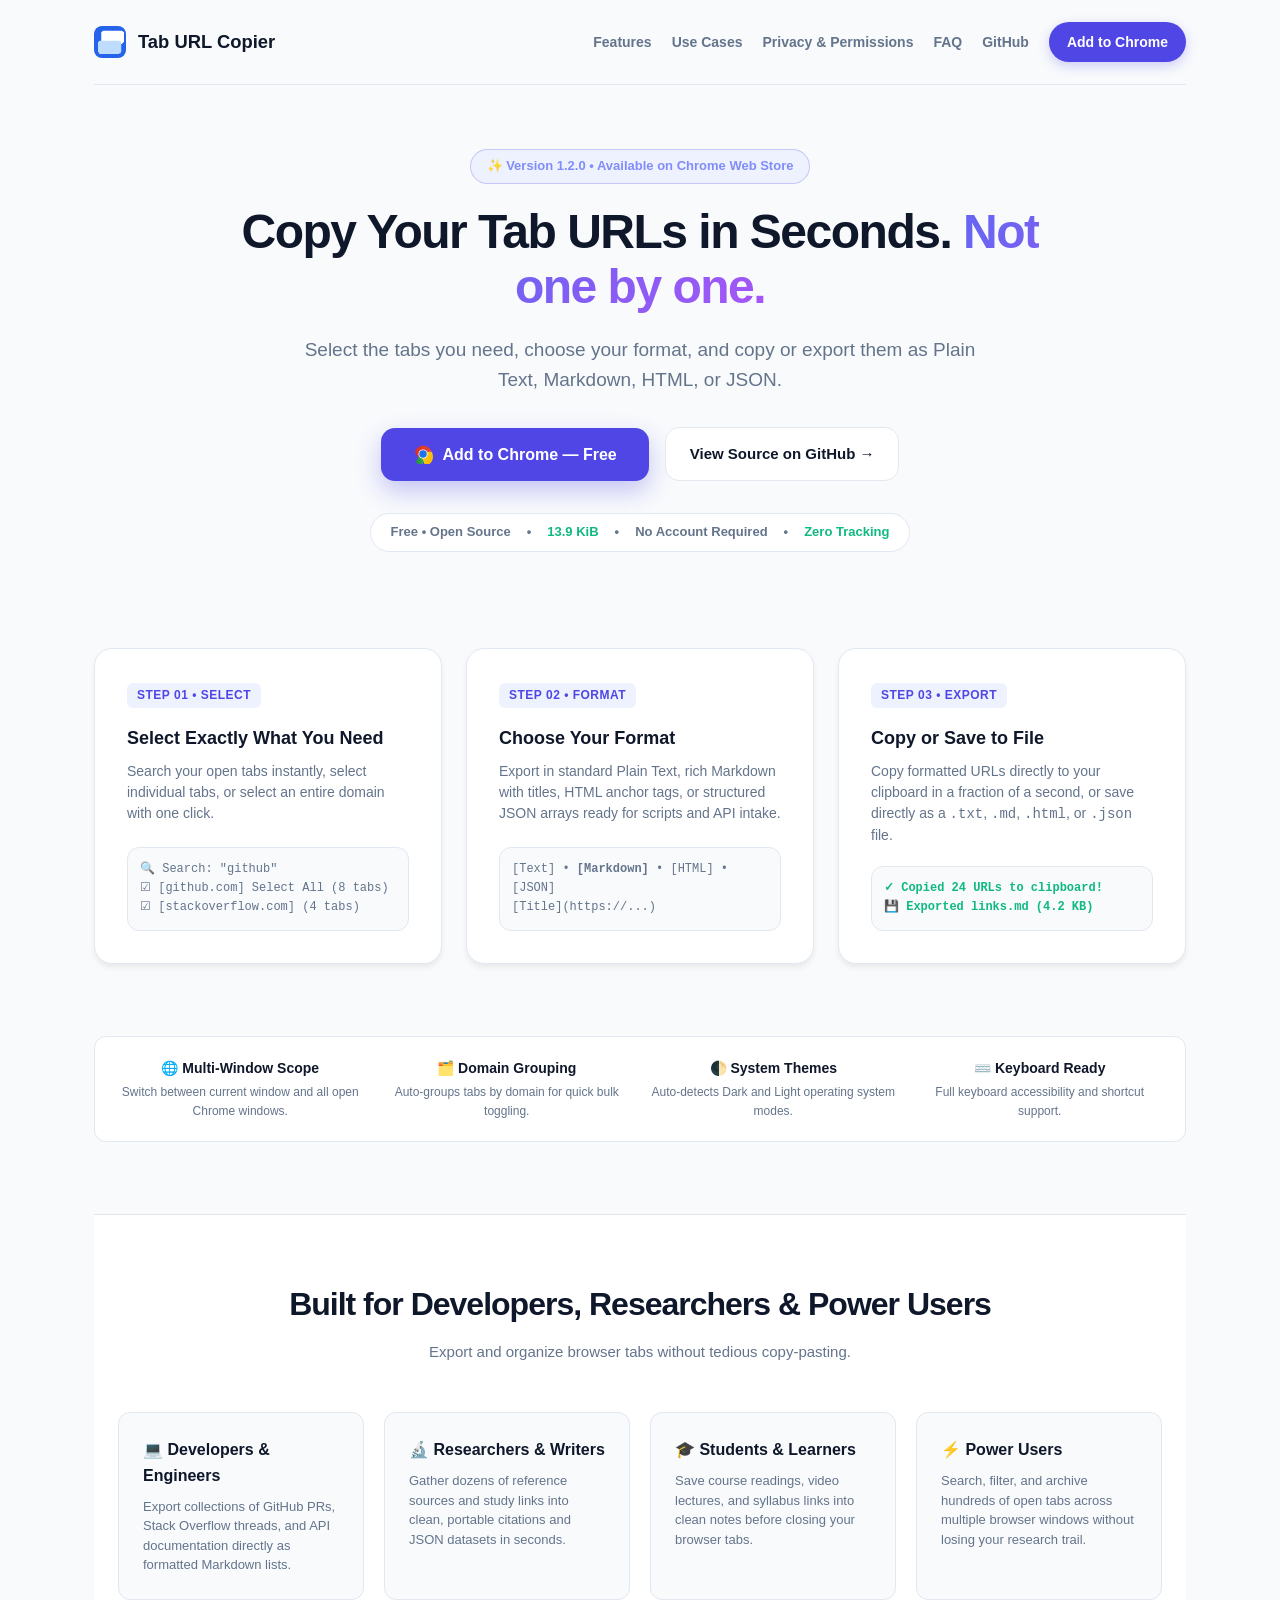
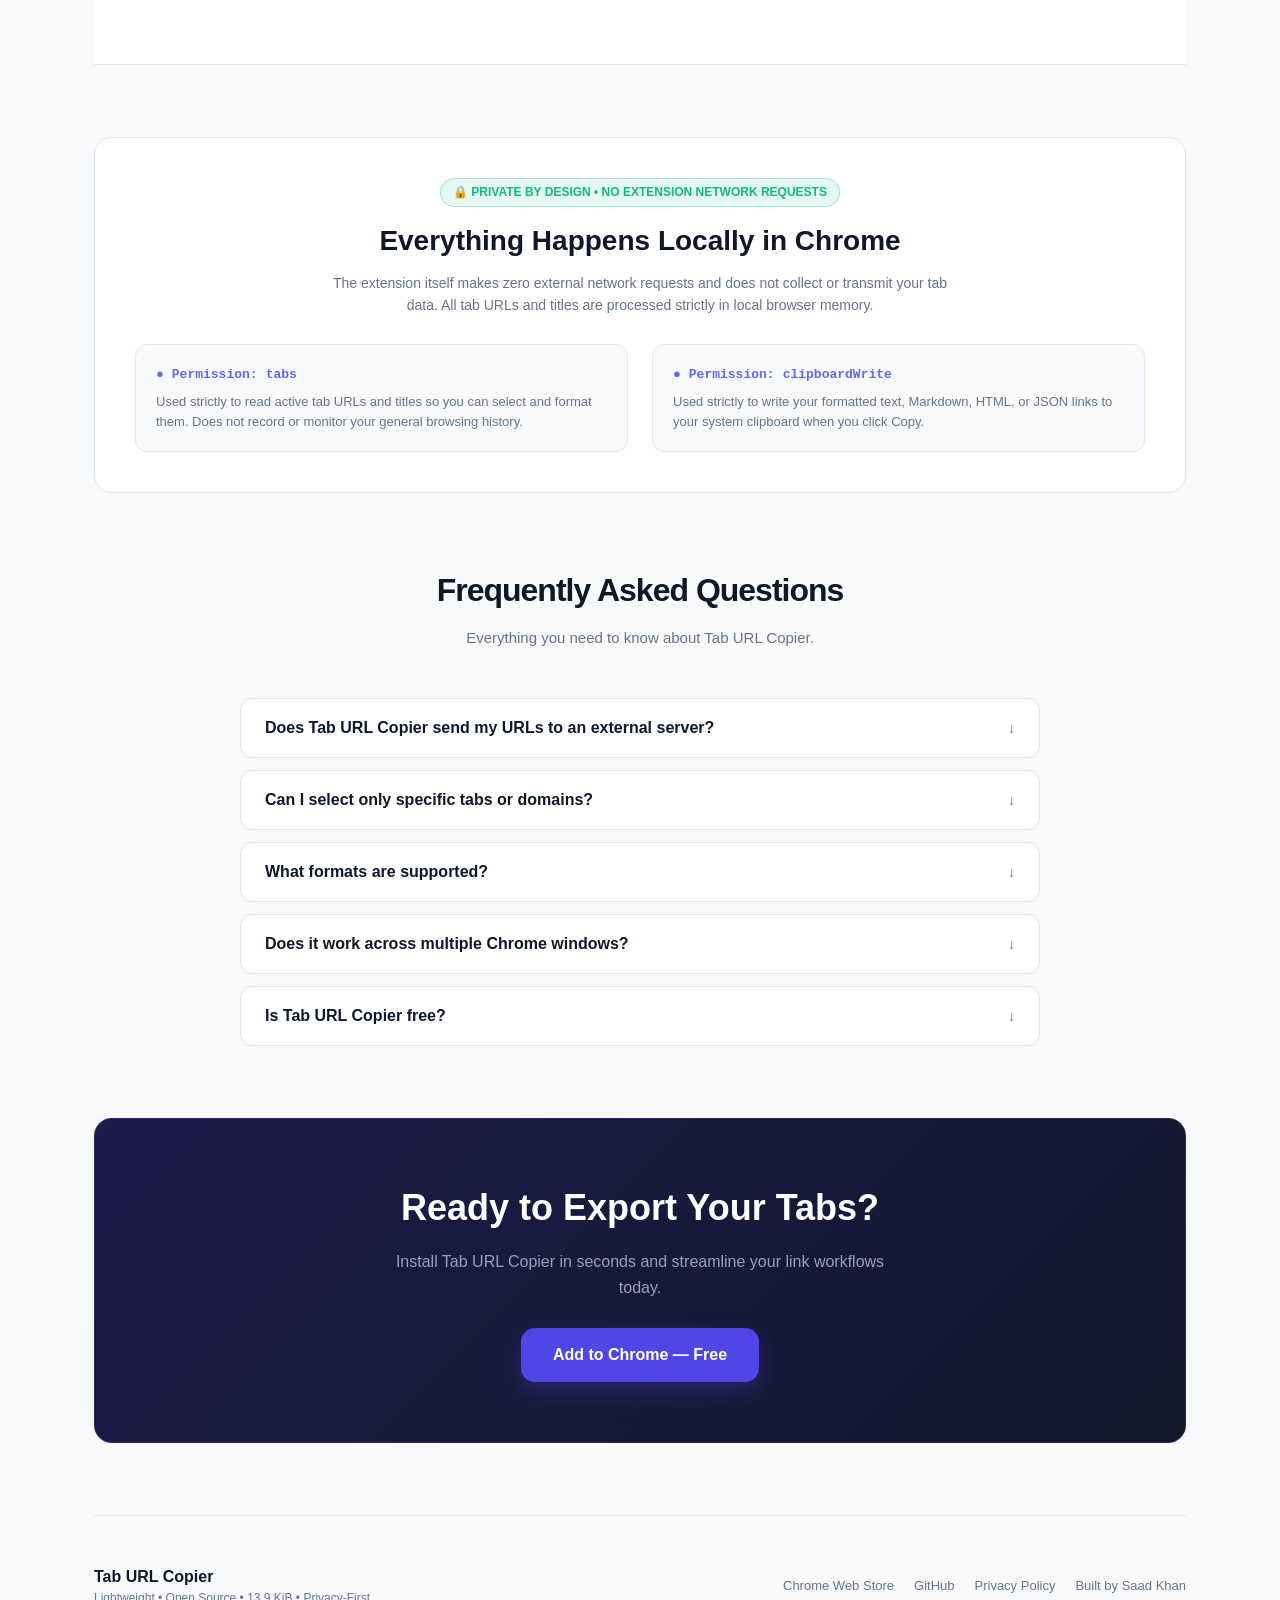
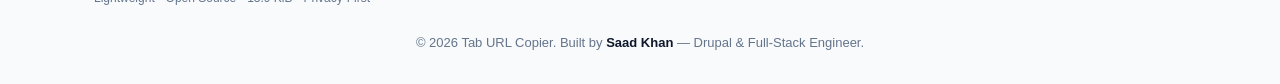
==== commit 42ceb1dc: "feat(polish): update verified Chrome Web Store ID, clean hero copy, precise extension privacy disclo" ====
--- a/public/index.html
+++ b/public/index.html
@@ -13,6 +13,7 @@
   <meta property="og:title" content="Tab URL Copier — Copy &amp; Export Multiple Chrome Tab URLs" />
   <meta property="og:description" content="Copy, search, group, and export multiple Chrome tab URLs at once. Export as Plain Text, Markdown, HTML, or JSON. Free, open source, and privacy-focused." />
   <meta property="og:image" content="https://tuc.khansaad.dev/assets/marquee_promo_tile.png" />
+  <meta property="og:image:alt" content="Tab URL Copier Chrome extension user interface" />
   <meta property="og:site_name" content="Tab URL Copier" />
 
   <!-- Twitter -->
@@ -21,6 +22,7 @@
   <meta property="twitter:title" content="Tab URL Copier — Copy &amp; Export Multiple Chrome Tab URLs" />
   <meta property="twitter:description" content="Copy, search, group, and export multiple Chrome tab URLs at once. Export as Plain Text, Markdown, HTML, or JSON. Free, open source, and privacy-focused." />
   <meta property="twitter:image" content="https://tuc.khansaad.dev/assets/marquee_promo_tile.png" />
+  <meta property="twitter:image:alt" content="Tab URL Copier Chrome extension user interface" />
 
   <meta name="theme-color" content="#4f46e5" />
   <link rel="icon" type="image/png" href="assets/icon48.png" />
@@ -38,6 +40,7 @@
         "softwareVersion": "1.2.0",
         "fileSize": "13.9KB",
         "url": "https://tuc.khansaad.dev/",
+        "downloadUrl": "https://chromewebstore.google.com/detail/tab-url-copier/nbnehobinolaclgihaobabohgghfdlmg",
         "description": "Copy, search, group, and export multiple Chrome tab URLs in Plain Text, Markdown, HTML, or JSON format.",
         "offers": {
           "@type": "Offer",
@@ -56,10 +59,10 @@
         "mainEntity": [
           {
             "@type": "Question",
-            "name": "Does Tab URL Copier send my URLs anywhere?",
+            "name": "Does Tab URL Copier send my URLs to an external server?",
             "acceptedAnswer": {
               "@type": "Answer",
-              "text": "No. Tab URL Copier operates 100% locally in your browser memory. It contains zero external network requests, zero backend servers, and zero tracking cookies."
+              "text": "No. The Tab URL Copier extension operates 100% locally in your browser memory. It makes zero external network requests and does not transmit or collect tab data."
             }
           },
           {
@@ -67,7 +70,7 @@
             "name": "Can I select only certain tabs or filter by domain?",
             "acceptedAnswer": {
               "@type": "Answer",
-              "text": "Yes! You can use the real-time search bar, select or deselect all tabs, or click domain group headers to toggle all tabs matching that website at once."
+              "text": "Yes! You can use the real-time search bar, select or deselect individual tabs, or click domain group headers to toggle all tabs from that website at once."
             }
           },
           {
@@ -84,7 +87,7 @@
   }
   </script>
 
-  <!-- High-Performance Zero-Tracking Native System Font Stack -->
+  <!-- Clean, Zero-Tracking Native System Font Stack -->
   <style>
     :root {
       --primary: #4f46e5;
@@ -192,6 +195,9 @@
       font-size: 13px;
       font-weight: 700;
       box-shadow: 0 4px 12px rgba(79, 70, 229, 0.25);
+      display: inline-flex;
+      align-items: center;
+      justify-content: center;
     }
 
     .btn-nav:hover {
@@ -380,6 +386,11 @@
       color: var(--text-muted);
     }
 
+    .demo-success {
+      color: #10b981;
+      font-weight: bold;
+    }
+
     /* Secondary Capabilities Banner */
     .capabilities-banner {
       display: grid;
@@ -468,6 +479,25 @@
       border: 1px solid var(--border-color);
       border-radius: var(--radius-lg);
       padding: 40px;
+    }
+
+    .privacy-header-box {
+      text-align: center;
+      max-width: 640px;
+      margin: 0 auto 28px;
+    }
+
+    .privacy-badge {
+      display: inline-block;
+      padding: 4px 12px;
+      background: rgba(16, 185, 129, 0.1);
+      border: 1px solid rgba(16, 185, 129, 0.3);
+      border-radius: 9999px;
+      color: #10b981;
+      font-size: 12px;
+      font-weight: 700;
+      text-transform: uppercase;
+      margin-bottom: 12px;
     }
 
     .permissions-grid {
@@ -625,12 +655,34 @@
       color: var(--text-main);
     }
 
+    /* Responsive Breakpoints */
     @media (max-width: 900px) {
-      .hero h1 { font-size: 36px; }
+      .hero h1 { font-size: 38px; }
       .workflow-grid { grid-template-columns: 1fr; }
       .capabilities-banner { grid-template-columns: 1fr 1fr; }
       .use-cases-grid { grid-template-columns: 1fr 1fr; }
       .permissions-grid { grid-template-columns: 1fr; }
+    }
+
+    @media (max-width: 680px) {
+      .navbar {
+        flex-direction: column;
+        align-items: flex-start;
+        gap: 16px;
+      }
+      .nav-links {
+        width: 100%;
+        gap: 12px;
+        flex-wrap: wrap;
+      }
+      .btn-nav {
+        width: 100%;
+      }
+      .hero h1 { font-size: 32px; }
+      .hero-lead { font-size: 16px; }
+      .capabilities-banner { grid-template-columns: 1fr; }
+      .use-cases-grid { grid-template-columns: 1fr; }
+      .trust-strip { flex-direction: column; gap: 8px; border-radius: 16px; }
     }
   </style>
 </head>
@@ -649,7 +701,7 @@
         <a href="#privacy">Privacy &amp; Permissions</a>
         <a href="#faq">FAQ</a>
         <a href="https://github.com/saadkhan955/tab-url-copier" target="_blank" rel="noopener">GitHub</a>
-        <a href="https://chromewebstore.google.com/detail/tab-url-copier/fhkocldllnchmfekafbocojebfajiaic" target="_blank" rel="noopener" class="btn-nav">Add to Chrome</a>
+        <a href="https://chromewebstore.google.com/detail/tab-url-copier/nbnehobinolaclgihaobabohgghfdlmg" target="_blank" rel="noopener" class="btn-nav">Add to Chrome</a>
       </div>
     </nav>
 
@@ -659,14 +711,14 @@
         ✨ Version 1.2.0 • Available on Chrome Web Store
       </div>
       
-      <h1>Copy 50 Tab URLs in Seconds. <span>Not one by one.</span></h1>
+      <h1>Copy Your Tab URLs in Seconds. <span>Not one by one.</span></h1>
       
       <p class="hero-lead">
         Select the tabs you need, choose your format, and copy or export them as Plain Text, Markdown, HTML, or JSON.
       </p>
 
       <div class="hero-actions">
-        <a href="https://chromewebstore.google.com/detail/tab-url-copier/fhkocldllnchmfekafbocojebfajiaic" target="_blank" rel="noopener" class="btn-primary">
+        <a href="https://chromewebstore.google.com/detail/tab-url-copier/nbnehobinolaclgihaobabohgghfdlmg" target="_blank" rel="noopener" class="btn-primary">
           <svg width="20" height="20" viewBox="0 0 48 48">
             <defs>
               <linearGradient id="chrome-red" x1="3.2173" y1="15" x2="44.7812" y2="15" gradientUnits="userSpaceOnUse"><stop offset="0" stop-color="#d93025" /><stop offset="1" stop-color="#ea4335" /></linearGradient>
@@ -690,7 +742,7 @@
       <div class="trust-strip">
         <span>Free &bull; Open Source</span>
         <span>&bull;</span>
-        <span class="highlight">13.9 KiB Footprint</span>
+        <span class="highlight">13.9 KiB</span>
         <span>&bull;</span>
         <span>No Account Required</span>
         <span>&bull;</span>
@@ -706,7 +758,7 @@
           <div>
             <span class="step-badge">Step 01 &bull; Select</span>
             <h3>Select Exactly What You Need</h3>
-            <p>Filter open tabs with instant real-time search, select whole domains with one click, or sync your highlighted Chrome tabs automatically.</p>
+            <p>Search your open tabs instantly, select individual tabs, or select an entire domain with one click.</p>
           </div>
           <div class="workflow-demo-box">
             🔍 Search: "github"<br />
@@ -733,7 +785,7 @@
             <h3>Copy or Save to File</h3>
             <p>Copy formatted URLs directly to your clipboard in a fraction of a second, or save directly as a <code>.txt</code>, <code>.md</code>, <code>.html</code>, or <code>.json</code> file.</p>
           </div>
-          <div class="workflow-demo-box" style="color:#10b981; font-weight:bold;">
+          <div class="workflow-demo-box demo-success">
             ✓ Copied 24 URLs to clipboard!<br />
             💾 Exported links.md (4.2 KB)
           </div>
@@ -784,7 +836,7 @@
             <p>Save course readings, video lectures, and syllabus links into clean notes before closing your browser tabs.</p>
           </div>
           <div class="use-case-card">
-            <h4>⚡ Tab Hoarders</h4>
+            <h4>⚡ Power Users</h4>
             <p>Search, filter, and archive hundreds of open tabs across multiple browser windows without losing your research trail.</p>
           </div>
         </div>
@@ -794,13 +846,13 @@
     <!-- Privacy & Permissions Section -->
     <section id="privacy" class="privacy-section">
       <div class="privacy-card">
-        <div style="text-align: center; max-width: 620px; margin: 0 auto 28px;">
-          <div style="display: inline-block; padding: 4px 12px; background: rgba(16, 185, 129, 0.1); border: 1px solid rgba(16, 185, 129, 0.3); border-radius: 9999px; color: #10b981; font-size: 12px; font-weight: 700; text-transform: uppercase; margin-bottom: 12px;">
-            🔒 Private by Design &bull; Zero Network Requests
+        <div class="privacy-header-box">
+          <div class="privacy-badge">
+            🔒 Private by Design &bull; No Extension Network Requests
           </div>
           <h2 style="font-size: 28px; font-weight: 800;">Everything Happens Locally in Chrome</h2>
           <p style="font-size: 14px; color: var(--text-muted); margin-top: 8px;">
-            Tab URLs and titles never leave your device. Tab URL Copier contains zero telemetry, zero analytics, zero accounts, and zero remote servers.
+            The extension itself makes zero external network requests and does not collect or transmit your tab data. All tab URLs and titles are processed strictly in local browser memory.
           </p>
         </div>
 
@@ -830,51 +882,51 @@
       </div>
 
       <div class="faq-item">
-        <button type="button" class="faq-question" aria-expanded="false" aria-controls="faq-ans-1">
+        <button type="button" id="faq-q-1" class="faq-question" aria-expanded="false" aria-controls="faq-ans-1">
           <span>Does Tab URL Copier send my URLs to an external server?</span>
           <span class="faq-icon" aria-hidden="true">&darr;</span>
         </button>
-        <div id="faq-ans-1" class="faq-answer">
-          No. Tab URL Copier operates 100% locally in your browser session. It makes zero network calls and communicates with zero external servers.
+        <div id="faq-ans-1" class="faq-answer" role="region" aria-labelledby="faq-q-1">
+          No. The extension operates 100% locally in your browser memory. It makes zero external network requests and communicates with zero external servers.
         </div>
       </div>
 
       <div class="faq-item">
-        <button type="button" class="faq-question" aria-expanded="false" aria-controls="faq-ans-2">
+        <button type="button" id="faq-q-2" class="faq-question" aria-expanded="false" aria-controls="faq-ans-2">
           <span>Can I select only specific tabs or domains?</span>
           <span class="faq-icon" aria-hidden="true">&darr;</span>
         </button>
-        <div id="faq-ans-2" class="faq-answer">
+        <div id="faq-ans-2" class="faq-answer" role="region" aria-labelledby="faq-q-2">
           Yes. You can individually check tabs, use real-time search filtering, or click domain group headers (like github.com) to toggle all matching tabs at once.
         </div>
       </div>
 
       <div class="faq-item">
-        <button type="button" class="faq-question" aria-expanded="false" aria-controls="faq-ans-3">
+        <button type="button" id="faq-q-3" class="faq-question" aria-expanded="false" aria-controls="faq-ans-3">
           <span>What formats are supported?</span>
           <span class="faq-icon" aria-hidden="true">&darr;</span>
         </button>
-        <div id="faq-ans-3" class="faq-answer">
+        <div id="faq-ans-3" class="faq-answer" role="region" aria-labelledby="faq-q-3">
           Plain Text (newline-separated URLs), Markdown ([Title](URL)), HTML (&lt;a href="..."&gt;Title&lt;/a&gt;), and JSON arrays. You can also export directly to <code>.txt</code>, <code>.md</code>, <code>.html</code>, or <code>.json</code> files.
         </div>
       </div>
 
       <div class="faq-item">
-        <button type="button" class="faq-question" aria-expanded="false" aria-controls="faq-ans-4">
+        <button type="button" id="faq-q-4" class="faq-question" aria-expanded="false" aria-controls="faq-ans-4">
           <span>Does it work across multiple Chrome windows?</span>
           <span class="faq-icon" aria-hidden="true">&darr;</span>
         </button>
-        <div id="faq-ans-4" class="faq-answer">
+        <div id="faq-ans-4" class="faq-answer" role="region" aria-labelledby="faq-q-4">
           Yes! You can toggle between scanning tabs in your current window or across all open Chrome windows.
         </div>
       </div>
 
       <div class="faq-item">
-        <button type="button" class="faq-question" aria-expanded="false" aria-controls="faq-ans-5">
+        <button type="button" id="faq-q-5" class="faq-question" aria-expanded="false" aria-controls="faq-ans-5">
           <span>Is Tab URL Copier free?</span>
           <span class="faq-icon" aria-hidden="true">&darr;</span>
         </button>
-        <div id="faq-ans-5" class="faq-answer">
+        <div id="faq-ans-5" class="faq-answer" role="region" aria-labelledby="faq-q-5">
           Yes, Tab URL Copier is 100% free with no in-app purchases or subscriptions, and the source code is MIT-licensed on GitHub.
         </div>
       </div>
@@ -884,7 +936,7 @@
     <section class="cta-banner">
       <h2>Ready to Export Your Tabs?</h2>
       <p>Install Tab URL Copier in seconds and streamline your link workflows today.</p>
-      <a href="https://chromewebstore.google.com/detail/tab-url-copier/fhkocldllnchmfekafbocojebfajiaic" target="_blank" rel="noopener" class="btn-primary" style="background:#4f46e5;">
+      <a href="https://chromewebstore.google.com/detail/tab-url-copier/nbnehobinolaclgihaobabohgghfdlmg" target="_blank" rel="noopener" class="btn-primary">
         <span>Add to Chrome — Free</span>
       </a>
     </section>
@@ -898,7 +950,7 @@
         </div>
 
         <div class="footer-links">
-          <a href="https://chromewebstore.google.com/detail/tab-url-copier/fhkocldllnchmfekafbocojebfajiaic" target="_blank" rel="noopener">Chrome Web Store</a>
+          <a href="https://chromewebstore.google.com/detail/tab-url-copier/nbnehobinolaclgihaobabohgghfdlmg" target="_blank" rel="noopener">Chrome Web Store</a>
           <a href="https://github.com/saadkhan955/tab-url-copier" target="_blank" rel="noopener">GitHub</a>
           <a href="privacy.html">Privacy Policy</a>
           <a href="https://khansaad.dev" target="_blank" rel="noopener">Built by Saad Khan</a>
